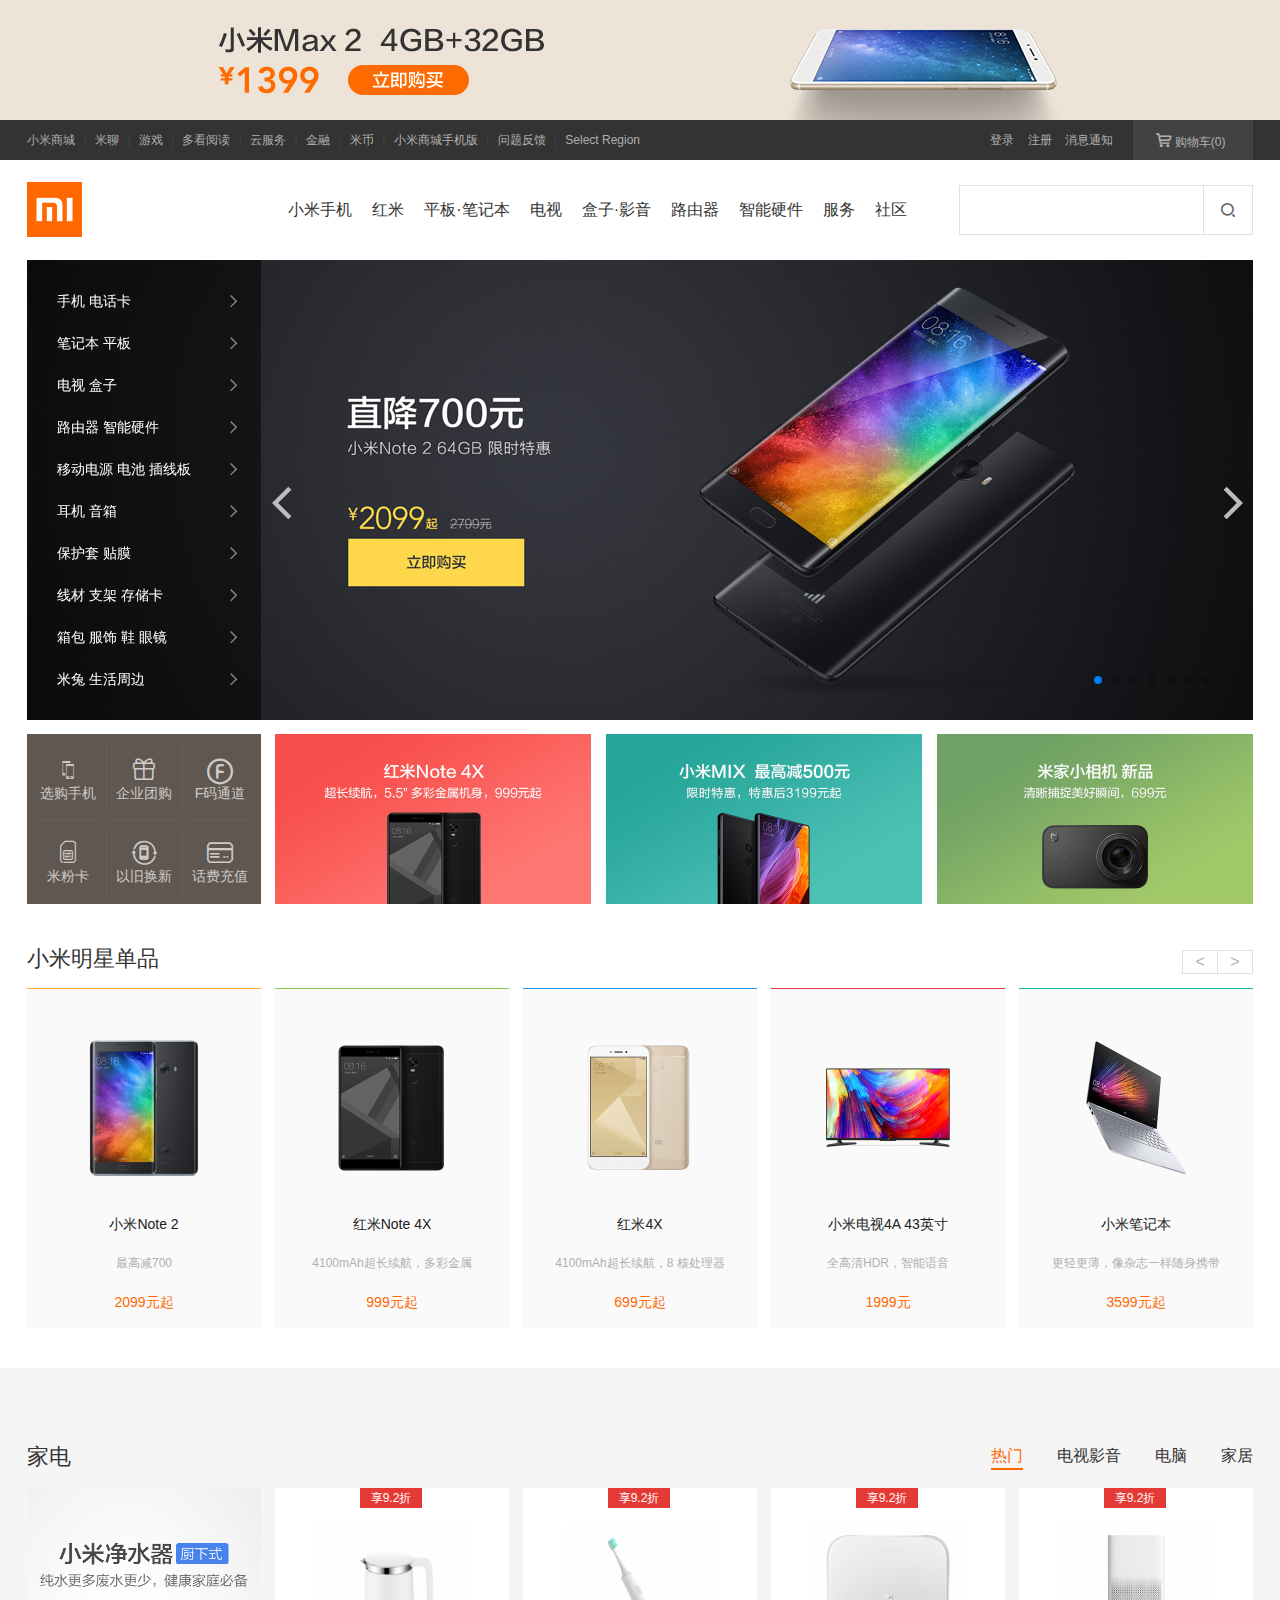
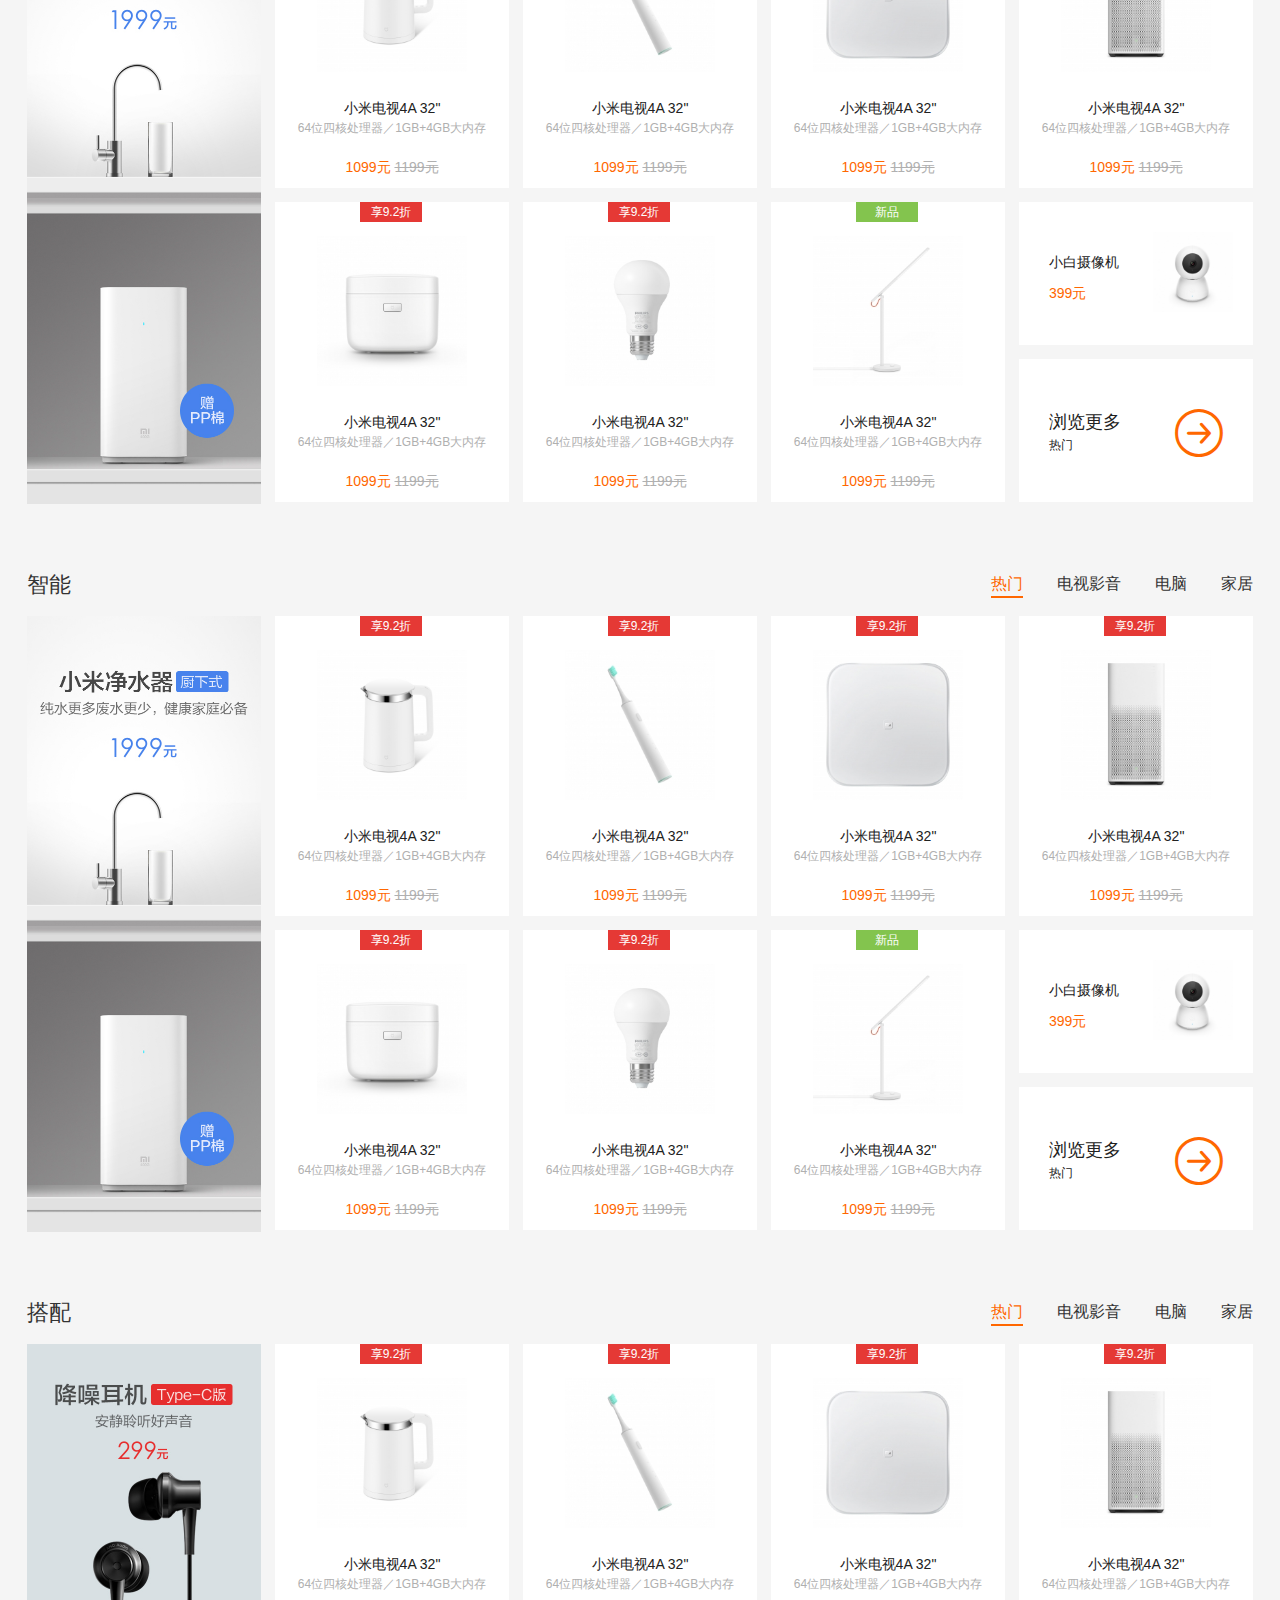
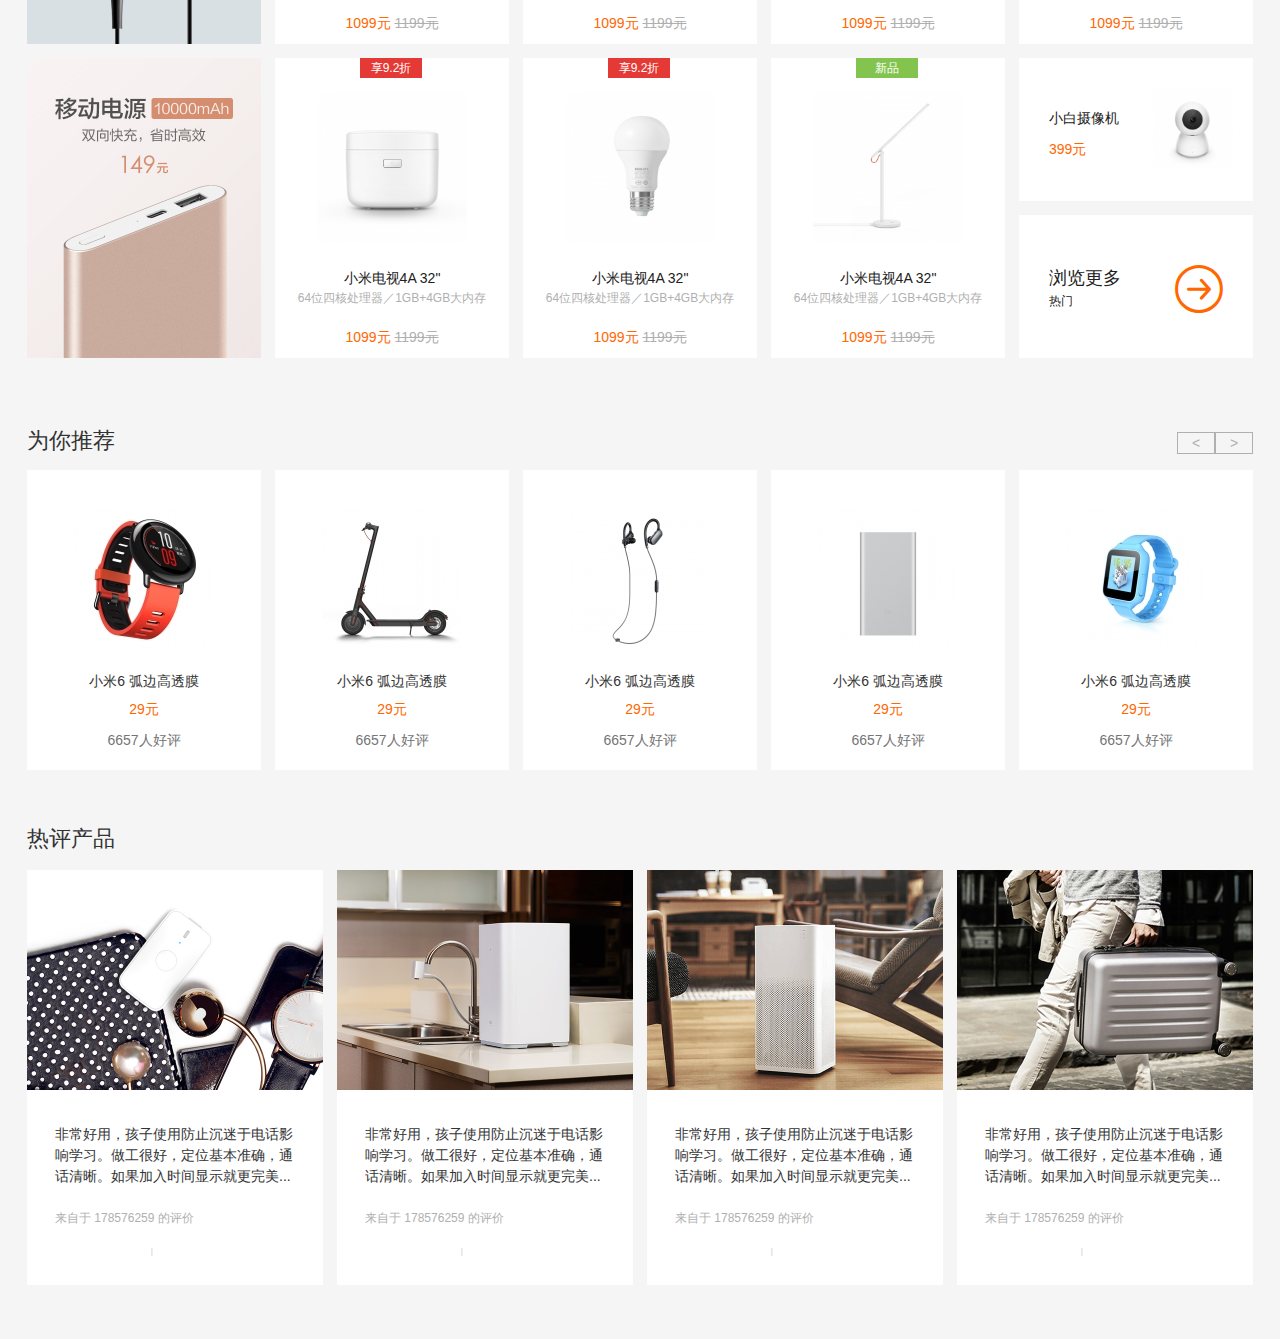
==== index.html @ f14edc91 "提交文件" ====
<!DOCTYPE html>
<html lang="en">
<head>
	<meta charset="UTF-8">
<meta name="Author" conteurwq	\nt="zk">
    <meta name="Keywords" co ntent=""><!--为搜索引擎提供关键字列表-->
    <meta name="Description" content=""><!--对网页的描述，给搜索引擎抓取-->
    <link rel="stylesheet" href="font/iconfont.css">
    <link rel="stylesheet" href="css/common.css">
    <link rel="stylesheet" href="css/xiaomi.css">
    <link rel="stylesheet" href="swiper/swiper-3.4.2.min.css">
	<title>小米官网</title>
</head>
<body>
	<!-- 顶部广告 -->
	<div class="top-ad"></div>
	<!-- 顶部导航栏开始 -->
	<div class="site-topbar">
		<div class="container clearfix">
			<div class="topbar-nav fl-lf">
				<a href="#">小米商城</a>
				<span class="sep">|</span>
				<a href="#">米聊</a>
				<span class="sep">|</span>
				<a href="#">游戏</a>
				<span class="sep">|</span>
				<a href="#">多看阅读</a>
				<span class="sep">|</span>
				<a href="#">云服务</a>
				<span class="sep">|</span>
				<a href="#">金融</a>
				<span class="sep">|</span>
				<a href="#">米币</a>
				<span class="sep">|</span>
				<a href="#">小米商城手机版</a>
				<span class="sep">|</span>
				<a href="#">问题反馈</a>
				<span class="sep">|</span>
				<a href="#">Select Region</a>
			</div>
			<div class="topbar-cart fl-rgt bg-gray">
				<a href="#">
					<i class="iconfont icon-gouwuchekong"></i>
					购物车(0)
				</a>
				<div class="cart-menu">
					购物车中还没有商品,赶紧选购吧!
				</div>
			</div>
			<div class="topbar-info fl-rgt">
				<a href="#">登录</a>
				<span class="sep"></span>
				<a href="#">注册</a>
				<span class="sep"></span>
				<a href="#">消息通知</a>
			</div>
		</div>
	</div>
	<!-- 顶部导航栏结束 -->
	<!-- 头部导航栏开始 -->
	<div class="site-header">
		<div class="container clearfix">
			<h1 class="header-logo fl-lf"><a href="#" title="小米官网">小米官网</a></h1>
			<div class="header-search fl-rgt">
				<form action="#" method="get" id="searchform" class="search-form">	
					<input type="search" name="keyword" class="search-text">
					<button type="submit" class="search-btn">
						<i class="iconfont icon-sousuo"></i>
					</button>
				</form>
			</div>
			<div class="header-nav fl-rgt">
				<ul class="nav-list clearfix">
					<li><a href="#">小米手机</a></li>
					<li><a href="#">红米</a></li>
					<li><a href="#">平板·笔记本</a></li>
					<li><a href="#">电视</a></li>
					<li><a href="#">盒子·影音</a></li>
					<li><a href="#">路由器</a></li>
					<li><a href="#">智能硬件</a></li>
					<li><a href="#">服务</a></li>
					<li><a href="#">社区</a></li>
				</ul>
			</div>
		</div>
	</div>
	<!-- 头部导航栏结束 -->
	<!-- 中间内容开始 -->
	<div class="home-hero-container container">
		<div class="home-hero">
			<!-- 轮播图区块开始 -->
			<div class="swiper-container sp-con">
				<div class="swiper-wrapper">
				    <div class="swiper-slide">
				    	<a href=""></a>
				    		<img src="images/head/banner1.jpg" alt="">
				    	</a>
				    </div>
				    <div class="swiper-slide">
				    	<a href=""></a>
				    		<img src="images/head/banner2.jpg" alt="">
				    	</a>
				    </div>
				    <div class="swiper-slide">
				    	<a href=""></a>
				    		<img src="images/head/banner3.jpg" alt="">
				    	</a>
				    </div>
				    <div class="swiper-slide">
				    	<a href=""></a>
				    		<img src="images/head/banner4.jpg" alt="">
				    	</a>
				    </div>
				    <div class="swiper-slide">
				    	<a href=""></a>
				    		<img src="images/head/banner5.jpg" alt="">
				    	</a>
				    </div>
				    <div class="swiper-slide">
				    	<a href=""></a>
				    		<img src="images/head/banner6.jpg" alt="">
				    	</a>
				    </div>
				    <div class="swiper-slide">
				    	<a href=""></a>
				    		<img src="images/head/banner7.jpg" alt="">
				    	</a>
				    </div>
				</div>
				<div class="swiper-button-prev sp-btn-p"></div>
    			<div class="swiper-button-next sp-btn-n"></div>
				<div class="swiper-pagination swiper-pt"></div>
			</div> 
			<!-- 轮播图区块结束 -->
			<!-- 轮播图左侧菜单开始 -->
			<div class="home-category">
				<ul class="category-lists">
					<li>
						<a href="#" class="category-item">
							手机 电话卡
							<i class="iconfont icon-arrow-right"></i>
						</a>
						<div class="children clearfix">
							<ul class="children-list fl-lf">
								<li class="star-goods">
									<a href="#" class="link">
										<img src="images/head-nav/5c_80.png" alt="" class="thumb">
										<span class="text">小米手机</span>
										<span class='btn'>选购</span>
									</a>
								</li>
								<li class="star-goods">
									<a href="#" class="link">
										<img src="images/head-nav/5c_80.png" alt="" class="thumb">
										<span class="text">小米手机</span>
										<span class='btn'>选购</span>
									</a>
								</li>
								<li class="star-goods">
									<a href="#" class="link">
										<img src="images/head-nav/compare.jpg" alt="" class="thumb">
										<span class="text">小米手机</span>
										<span class='btn'>选购</span>
									</a>
								</li>
								<li class="star-goods">
									<a href="#" class="link">
										<img src="images/head-nav/5c_80.png" alt="" class="thumb">
										<span class="text">小米手机</span>
										<span class='btn'>选购</span>
									</a>
								</li>				
								<li class="star-goods">
									<a href="#" class="link">
										<img src="images/head-nav/80.jpg" alt="" class="thumb">
										<span class="text">小米手机</span>
										<span class='btn'>选购</span>
									</a>
								</li>
								<li class="star-goods">
									<a href="#" class="link">
										<img src="images/head-nav/5c_80.png" alt="" class="thumb">
										<span class="text">小米手机</span>
										<span class='btn'>选购</span>
									</a>
								</li>
							</ul>
							<ul class="children-list fl-lf">
								<li class="star-goods">
									<a href="#" class="link">
										<img src="images/head-nav/5c_80.png" alt="" class="thumb">
										<span class="text">小米手机</span>
										<span class='btn'>选购</span>
									</a>
								</li>
								<li class="star-goods">
									<a href="#" class="link">
										<img src="images/head-nav/5c_80.png" alt="" class="thumb">
										<span class="text">小米手机</span>
										<span class='btn'>选购</span>
									</a>
								</li>
								<li class="star-goods">
									<a href="#" class="link">
										<img src="images/head-nav/compare.jpg" alt="" class="thumb">
										<span class="text">小米手机</span>
										<span class='btn'>选购</span>
									</a>
								</li>

								<li class="star-goods">
									<a href="#" class="link">
										<img src="images/head-nav/80.jpg" alt="" class="thumb">
										<span class="text">小米手机</span>
										<span class='btn'>选购</span>
									</a>
								</li>
								<li class="star-goods">
									<a href="#" class="link">
										<img src="images/head-nav/5c_80.png" alt="" class="thumb">
										<span class="text">小米手机</span>
										<span class='btn'>选购</span>
									</a>
								</li>
							</ul>
						</div>
					</li>
					<li>
						<a href="#" class="category-item">
							笔记本 平板
							<i class="iconfont icon-arrow-right"></i>
						</a>
						<div class="children clearfix">
							<ul class="children-list fl-lf">
								<li class="star-goods">
									<a href="#" class="link">
										<img src="images/head-nav/5c_80.png" alt="" class="thumb">
										<span class="text">小米手机</span>
										<span class='btn'>选购</span>
									</a>
								</li>
								<li class="star-goods">
									<a href="#" class="link">
										<img src="images/head-nav/5c_80.png" alt="" class="thumb">
										<span class="text">小米手机</span>
										<span class='btn'>选购</span>
									</a>
								</li>
								<li class="star-goods">
									<a href="#" class="link">
										<img src="images/head-nav/compare.jpg" alt="" class="thumb">
										<span class="text">小米手机</span>
										<span class='btn'>选购</span>
									</a>
								</li>

								<li class="star-goods">
									<a href="#" class="link">
										<img src="images/head-nav/80.jpg" alt="" class="thumb">
										<span class="text">小米手机</span>
										<span class='btn'>选购</span>
									</a>
								</li>
								<li class="star-goods">
									<a href="#" class="link">
										<img src="images/head-nav/5c_80.png" alt="" class="thumb">
										<span class="text">小米手机</span>
										<span class='btn'>选购</span>
									</a>
								</li>
							</ul>
							<ul class="children-list fl-lf">
								<li class="star-goods">
									<a href="#" class="link">
										<img src="images/head-nav/5c_80.png" alt="" class="thumb">
										<span class="text">小米手机</span>
										<span class='btn'>选购</span>
									</a>
								</li>
								<li class="star-goods">
									<a href="#" class="link">
										<img src="images/head-nav/5c_80.png" alt="" class="thumb">
										<span class="text">小米手机</span>
										<span class='btn'>选购</span>
									</a>
								</li>
								<li class="star-goods">
									<a href="#" class="link">
										<img src="images/head-nav/compare.jpg" alt="" class="thumb">
										<span class="text">小米手机</span>
										<span class='btn'>选购</span>
									</a>
								</li>

								<li class="star-goods">
									<a href="#" class="link">
										<img src="images/head-nav/80.jpg" alt="" class="thumb">
										<span class="text">小米手机</span>
										<span class='btn'>选购</span>
									</a>
								</li>
								<li class="star-goods">
									<a href="#" class="link">
										<img src="images/head-nav/5c_80.png" alt="" class="thumb">
										<span class="text">小米手机</span>
										<span class='btn'>选购</span>
									</a>
								</li>
							</ul>
							<ul class="children-list fl-lf">
								<li class="star-goods">
									<a href="#" class="link">
										<img src="images/head-nav/5c_80.png" alt="" class="thumb">
										<span class="text">小米手机</span>
										<span class='btn'>选购</span>
									</a>
								</li>
								<li class="star-goods">
									<a href="#" class="link">
										<img src="images/head-nav/5c_80.png" alt="" class="thumb">
										<span class="text">小米手机</span>
										<span class='btn'>选购</span>
									</a>
								</li>
								<li class="star-goods">
									<a href="#" class="link">
										<img src="images/head-nav/compare.jpg" alt="" class="thumb">
										<span class="text">小米手机</span>
										<span class='btn'>选购</span>
									</a>
								</li>

								<li class="star-goods">
									<a href="#" class="link">
										<img src="images/head-nav/80.jpg" alt="" class="thumb">
										<span class="text">小米手机</span>
										<span class='btn'>选购</span>
									</a>
								</li>
								<li class="star-goods">
									<a href="#" class="link">
										<img src="images/head-nav/5c_80.png" alt="" class="thumb">
										<span class="text">小米手机</span>
										<span class='btn'>选购</span>
									</a>
								</li>
							</ul>
						</div>
					</li>
					<li>
						<a href="#" class="category-item">
							电视 盒子
							<i class="iconfont icon-arrow-right"></i>
						</a>
						<div class="children clearfix">
							<ul class="children-list fl-lf">
								<li class="star-goods">
									<a href="#" class="link">
										<img src="images/head-nav/5c_80.png" alt="" class="thumb">
										<span class="text">小米手机</span>
										<span class='btn'>选购</span>
									</a>
								</li>
								<li class="star-goods">
									<a href="#" class="link">
										<img src="images/head-nav/5c_80.png" alt="" class="thumb">
										<span class="text">小米手机</span>
										<span class='btn'>选购</span>
									</a>
								</li>
								<li class="star-goods">
									<a href="#" class="link">
										<img src="images/head-nav/compare.jpg" alt="" class="thumb">
										<span class="text">小米手机</span>
										<span class='btn'>选购</span>
									</a>
								</li>

								<li class="star-goods">
									<a href="#" class="link">
										<img src="images/head-nav/80.jpg" alt="" class="thumb">
										<span class="text">小米手机</span>
										<span class='btn'>选购</span>
									</a>
								</li>
								<li class="star-goods">
									<a href="#" class="link">
										<img src="images/head-nav/5c_80.png" alt="" class="thumb">
										<span class="text">小米手机</span>
										<span class='btn'>选购</span>
									</a>
								</li>
							</ul>
							<ul class="children-list fl-lf">
								<li class="star-goods">
									<a href="#" class="link">
										<img src="images/head-nav/5c_80.png" alt="" class="thumb">
										<span class="text">小米手机</span>
										<span class='btn'>选购</span>
									</a>
								</li>
								<li class="star-goods">
									<a href="#" class="link">
										<img src="images/head-nav/5c_80.png" alt="" class="thumb">
										<span class="text">小米手机</span>
										<span class='btn'>选购</span>
									</a>
								</li>
								<li class="star-goods">
									<a href="#" class="link">
										<img src="images/head-nav/compare.jpg" alt="" class="thumb">
										<span class="text">小米手机</span>
										<span class='btn'>选购</span>
									</a>
								</li>

								<li class="star-goods">
									<a href="#" class="link">
										<img src="images/head-nav/80.jpg" alt="" class="thumb">
										<span class="text">小米手机</span>
										<span class='btn'>选购</span>
									</a>
								</li>
								<li class="star-goods">
									<a href="#" class="link">
										<img src="images/head-nav/5c_80.png" alt="" class="thumb">
										<span class="text">小米手机</span>
										<span class='btn'>选购</span>
									</a>
								</li>
							</ul>
						</div>
					</li>
					<li>
						<a href="#" class="category-item">
							路由器 智能硬件
							<i class="iconfont icon-arrow-right"></i>
						</a>
						<div class="children clearfix">
							<ul class="children-list fl-lf">
								<li class="star-goods">
									<a href="#" class="link">
										<img src="images/head-nav/5c_80.png" alt="" class="thumb">
										<span class="text">小米手机</span>
										<span class='btn'>选购</span>
									</a>
								</li>
								<li class="star-goods">
									<a href="#" class="link">
										<img src="images/head-nav/5c_80.png" alt="" class="thumb">
										<span class="text">小米手机</span>
										<span class='btn'>选购</span>
									</a>
								</li>
								<li class="star-goods">
									<a href="#" class="link">
										<img src="images/head-nav/compare.jpg" alt="" class="thumb">
										<span class="text">小米手机</span>
										<span class='btn'>选购</span>
									</a>
								</li>

								<li class="star-goods">
									<a href="#" class="link">
										<img src="images/head-nav/80.jpg" alt="" class="thumb">
										<span class="text">小米手机</span>
										<span class='btn'>选购</span>
									</a>
								</li>
								<li class="star-goods">
									<a href="#" class="link">
										<img src="images/head-nav/5c_80.png" alt="" class="thumb">
										<span class="text">小米手机</span>
										<span class='btn'>选购</span>
									</a>
								</li>
							</ul>
							<ul class="children-list fl-lf">
								<li class="star-goods">
									<a href="#" class="link">
										<img src="images/head-nav/5c_80.png" alt="" class="thumb">
										<span class="text">小米手机</span>
										<span class='btn'>选购</span>
									</a>
								</li>
								<li class="star-goods">
									<a href="#" class="link">
										<img src="images/head-nav/5c_80.png" alt="" class="thumb">
										<span class="text">小米手机</span>
										<span class='btn'>选购</span>
									</a>
								</li>
								<li class="star-goods">
									<a href="#" class="link">
										<img src="images/head-nav/compare.jpg" alt="" class="thumb">
										<span class="text">小米手机</span>
										<span class='btn'>选购</span>
									</a>
								</li>

								<li class="star-goods">
									<a href="#" class="link">
										<img src="images/head-nav/80.jpg" alt="" class="thumb">
										<span class="text">小米手机</span>
										<span class='btn'>选购</span>
									</a>
								</li>
								<li class="star-goods">
									<a href="#" class="link">
										<img src="images/head-nav/5c_80.png" alt="" class="thumb">
										<span class="text">小米手机</span>
										<span class='btn'>选购</span>
									</a>
								</li>
							</ul>
						</div>
					</li>
					<li>
						<a href="#" class="category-item">
							移动电源 电池 插线板
							<i class="iconfont icon-arrow-right"></i>
						</a>
						<div class="children clearfix">
							<ul class="children-list fl-lf">
								<li class="star-goods">
									<a href="#" class="link">
										<img src="images/head-nav/5c_80.png" alt="" class="thumb">
										<span class="text">小米手机</span>
										<span class='btn'>选购</span>
									</a>
								</li>
								<li class="star-goods">
									<a href="#" class="link">
										<img src="images/head-nav/5c_80.png" alt="" class="thumb">
										<span class="text">小米手机</span>
										<span class='btn'>选购</span>
									</a>
								</li>
								<li class="star-goods">
									<a href="#" class="link">
										<img src="images/head-nav/compare.jpg" alt="" class="thumb">
										<span class="text">小米手机</span>
										<span class='btn'>选购</span>
									</a>
								</li>

								<li class="star-goods">
									<a href="#" class="link">
										<img src="images/head-nav/80.jpg" alt="" class="thumb">
										<span class="text">小米手机</span>
										<span class='btn'>选购</span>
									</a>
								</li>
								<li class="star-goods">
									<a href="#" class="link">
										<img src="images/head-nav/5c_80.png" alt="" class="thumb">
										<span class="text">小米手机</span>
										<span class='btn'>选购</span>
									</a>
								</li>
							</ul>
							<ul class="children-list fl-lf">
								<li class="star-goods">
									<a href="#" class="link">
										<img src="images/head-nav/5c_80.png" alt="" class="thumb">
										<span class="text">小米手机</span>
										<span class='btn'>选购</span>
									</a>
								</li>
								<li class="star-goods">
									<a href="#" class="link">
										<img src="images/head-nav/5c_80.png" alt="" class="thumb">
										<span class="text">小米手机</span>
										<span class='btn'>选购</span>
									</a>
								</li>
								<li class="star-goods">
									<a href="#" class="link">
										<img src="images/head-nav/compare.jpg" alt="" class="thumb">
										<span class="text">小米手机</span>
										<span class='btn'>选购</span>
									</a>
								</li>

								<li class="star-goods">
									<a href="#" class="link">
										<img src="images/head-nav/80.jpg" alt="" class="thumb">
										<span class="text">小米手机</span>
										<span class='btn'>选购</span>
									</a>
								</li>
								<li class="star-goods">
									<a href="#" class="link">
										<img src="images/head-nav/5c_80.png" alt="" class="thumb">
										<span class="text">小米手机</span>
										<span class='btn'>选购</span>
									</a>
								</li>
							</ul>
						</div>
					</li>
					<li>
						<a href="#" class="category-item">
							耳机 音箱
							<i class="iconfont icon-arrow-right"></i>
						</a>
						<div class="children clearfix">
							<ul class="children-list fl-lf">
								<li class="star-goods">
									<a href="#" class="link">
										<img src="images/head-nav/5c_80.png" alt="" class="thumb">
										<span class="text">小米手机</span>
										<span class='btn'>选购</span>
									</a>
								</li>
								<li class="star-goods">
									<a href="#" class="link">
										<img src="images/head-nav/5c_80.png" alt="" class="thumb">
										<span class="text">小米手机</span>
										<span class='btn'>选购</span>
									</a>
								</li>
								<li class="star-goods">
									<a href="#" class="link">
										<img src="images/head-nav/compare.jpg" alt="" class="thumb">
										<span class="text">小米手机</span>
										<span class='btn'>选购</span>
									</a>
								</li>

								<li class="star-goods">
									<a href="#" class="link">
										<img src="images/head-nav/80.jpg" alt="" class="thumb">
										<span class="text">小米手机</span>
										<span class='btn'>选购</span>
									</a>
								</li>
								<li class="star-goods">
									<a href="#" class="link">
										<img src="images/head-nav/5c_80.png" alt="" class="thumb">
										<span class="text">小米手机</span>
										<span class='btn'>选购</span>
									</a>
								</li>
							</ul>
						</div>
					</li>
					<li>
						<a href="#" class="category-item">
							保护套 贴膜
							<i class="iconfont icon-arrow-right"></i>
						</a>
						<div class="children clearfix">
							<ul class="children-list fl-lf">
								<li class="star-goods">
									<a href="#" class="link">
										<img src="images/head-nav/5c_80.png" alt="" class="thumb">
										<span class="text">小米手机</span>
										<span class='btn'>选购</span>
									</a>
								</li>
								<li class="star-goods">
									<a href="#" class="link">
										<img src="images/head-nav/5c_80.png" alt="" class="thumb">
										<span class="text">小米手机</span>
										<span class='btn'>选购</span>
									</a>
								</li>
								<li class="star-goods">
									<a href="#" class="link">
										<img src="images/head-nav/compare.jpg" alt="" class="thumb">
										<span class="text">小米手机</span>
										<span class='btn'>选购</span>
									</a>
								</li>

								<li class="star-goods">
									<a href="#" class="link">
										<img src="images/head-nav/80.jpg" alt="" class="thumb">
										<span class="text">小米手机</span>
										<span class='btn'>选购</span>
									</a>
								</li>
								<li class="star-goods">
									<a href="#" class="link">
										<img src="images/head-nav/5c_80.png" alt="" class="thumb">
										<span class="text">小米手机</span>
										<span class='btn'>选购</span>
									</a>
								</li>
							</ul>
							<ul class="children-list fl-lf">
								<li class="star-goods">
									<a href="#" class="link">
										<img src="images/head-nav/5c_80.png" alt="" class="thumb">
										<span class="text">小米手机</span>
										<span class='btn'>选购</span>
									</a>
								</li>
								<li class="star-goods">
									<a href="#" class="link">
										<img src="images/head-nav/5c_80.png" alt="" class="thumb">
										<span class="text">小米手机</span>
										<span class='btn'>选购</span>
									</a>
								</li>
								<li class="star-goods">
									<a href="#" class="link">
										<img src="images/head-nav/compare.jpg" alt="" class="thumb">
										<span class="text">小米手机</span>
										<span class='btn'>选购</span>
									</a>
								</li>

								<li class="star-goods">
									<a href="#" class="link">
										<img src="images/head-nav/80.jpg" alt="" class="thumb">
										<span class="text">小米手机</span>
										<span class='btn'>选购</span>
									</a>
								</li>
								<li class="star-goods">
									<a href="#" class="link">
										<img src="images/head-nav/5c_80.png" alt="" class="thumb">
										<span class="text">小米手机</span>
										<span class='btn'>选购</span>
									</a>
								</li>
							</ul>
						</div>
					</li>
					<li>
						<a href="#" class="category-item">
							线材 支架 存储卡
							<i class="iconfont icon-arrow-right"></i>
						</a>
						<div class="children clearfix">
							<ul class="children-list fl-lf">
								<li class="star-goods">
									<a href="#" class="link">
										<img src="images/head-nav/5c_80.png" alt="" class="thumb">
										<span class="text">小米手机</span>
										<span class='btn'>选购</span>
									</a>
								</li>
								<li class="star-goods">
									<a href="#" class="link">
										<img src="images/head-nav/5c_80.png" alt="" class="thumb">
										<span class="text">小米手机</span>
										<span class='btn'>选购</span>
									</a>
								</li>
								<li class="star-goods">
									<a href="#" class="link">
										<img src="images/head-nav/compare.jpg" alt="" class="thumb">
										<span class="text">小米手机</span>
										<span class='btn'>选购</span>
									</a>
								</li>

								<li class="star-goods">
									<a href="#" class="link">
										<img src="images/head-nav/80.jpg" alt="" class="thumb">
										<span class="text">小米手机</span>
										<span class='btn'>选购</span>
									</a>
								</li>
								<li class="star-goods">
									<a href="#" class="link">
										<img src="images/head-nav/5c_80.png" alt="" class="thumb">
										<span class="text">小米手机</span>
										<span class='btn'>选购</span>
									</a>
								</li>
							</ul>
							<ul class="children-list fl-lf">
								<li class="star-goods">
									<a href="#" class="link">
										<img src="images/head-nav/5c_80.png" alt="" class="thumb">
										<span class="text">小米手机</span>
										<span class='btn'>选购</span>
									</a>
								</li>
								<li class="star-goods">
									<a href="#" class="link">
										<img src="images/head-nav/5c_80.png" alt="" class="thumb">
										<span class="text">小米手机</span>
										<span class='btn'>选购</span>
									</a>
								</li>
								<li class="star-goods">
									<a href="#" class="link">
										<img src="images/head-nav/compare.jpg" alt="" class="thumb">
										<span class="text">小米手机</span>
										<span class='btn'>选购</span>
									</a>
								</li>

								<li class="star-goods">
									<a href="#" class="link">
										<img src="images/head-nav/80.jpg" alt="" class="thumb">
										<span class="text">小米手机</span>
										<span class='btn'>选购</span>
									</a>
								</li>
								<li class="star-goods">
									<a href="#" class="link">
										<img src="images/head-nav/5c_80.png" alt="" class="thumb">
										<span class="text">小米手机</span>
										<span class='btn'>选购</span>
									</a>
								</li>
							</ul>
						</div>
					</li>
					<li>
						<a href="#" class="category-item">
							箱包 服饰 鞋 眼镜
							<i class="iconfont icon-arrow-right"></i>
						</a>
						<div class="children clearfix">
							<ul class="children-list fl-lf">
								<li class="star-goods">
									<a href="#" class="link">
										<img src="images/head-nav/5c_80.png" alt="" class="thumb">
										<span class="text">小米手机</span>
										<span class='btn'>选购</span>
									</a>
								</li>
								<li class="star-goods">
									<a href="#" class="link">
										<img src="images/head-nav/5c_80.png" alt="" class="thumb">
										<span class="text">小米手机</span>
										<span class='btn'>选购</span>
									</a>
								</li>
								<li class="star-goods">
									<a href="#" class="link">
										<img src="images/head-nav/compare.jpg" alt="" class="thumb">
										<span class="text">小米手机</span>
										<span class='btn'>选购</span>
									</a>
								</li>

								<li class="star-goods">
									<a href="#" class="link">
										<img src="images/head-nav/80.jpg" alt="" class="thumb">
										<span class="text">小米手机</span>
										<span class='btn'>选购</span>
									</a>
								</li>
								<li class="star-goods">
									<a href="#" class="link">
										<img src="images/head-nav/5c_80.png" alt="" class="thumb">
										<span class="text">小米手机</span>
										<span class='btn'>选购</span>
									</a>
								</li>
							</ul>
							<ul class="children-list fl-lf">
								<li class="star-goods">
									<a href="#" class="link">
										<img src="images/head-nav/5c_80.png" alt="" class="thumb">
										<span class="text">小米手机</span>
										<span class='btn'>选购</span>
									</a>
								</li>
								<li class="star-goods">
									<a href="#" class="link">
										<img src="images/head-nav/5c_80.png" alt="" class="thumb">
										<span class="text">小米手机</span>
										<span class='btn'>选购</span>
									</a>
								</li>
								<li class="star-goods">
									<a href="#" class="link">
										<img src="images/head-nav/compare.jpg" alt="" class="thumb">
										<span class="text">小米手机</span>
										<span class='btn'>选购</span>
									</a>
								</li>

								<li class="star-goods">
									<a href="#" class="link">
										<img src="images/head-nav/80.jpg" alt="" class="thumb">
										<span class="text">小米手机</span>
										<span class='btn'>选购</span>
									</a>
								</li>
								<li class="star-goods">
									<a href="#" class="link">
										<img src="images/head-nav/5c_80.png" alt="" class="thumb">
										<span class="text">小米手机</span>
										<span class='btn'>选购</span>
									</a>
								</li>
							</ul>
						</div>
					</li>
					<li>
						<a href="#" class="category-item">
							米兔 生活周边
							<i class="iconfont icon-arrow-right"></i>
						</a>
						<div class="children clearfix">
							<ul class="children-list fl-lf">
								<li class="star-goods">
									<a href="#" class="link">
										<img src="images/head-nav/5c_80.png" alt="" class="thumb">
										<span class="text">小米手机</span>
										<span class='btn'>选购</span>
									</a>
								</li>
								<li class="star-goods">
									<a href="#" class="link">
										<img src="images/head-nav/5c_80.png" alt="" class="thumb">
										<span class="text">小米手机</span>
										<span class='btn'>选购</span>
									</a>
								</li>
								<li class="star-goods">
									<a href="#" class="link">
										<img src="images/head-nav/compare.jpg" alt="" class="thumb">
										<span class="text">小米手机</span>
										<span class='btn'>选购</span>
									</a>
								</li>

								<li class="star-goods">
									<a href="#" class="link">
										<img src="images/head-nav/80.jpg" alt="" class="thumb">
										<span class="text">小米手机</span>
										<span class='btn'>选购</span>
									</a>
								</li>
								<li class="star-goods">
									<a href="#" class="link">
										<img src="images/head-nav/5c_80.png" alt="" class="thumb">
										<span class="text">小米手机</span>
										<span class='btn'>选购</span>
									</a>
								</li>
							</ul>
							<ul class="children-list fl-lf">
								<li class="star-goods">
									<a href="#" class="link">
										<img src="images/head-nav/5c_80.png" alt="" class="thumb">
										<span class="text">小米手机</span>
										<span class='btn'>选购</span>
									</a>
								</li>
								<li class="star-goods">
									<a href="#" class="link">
										<img src="images/head-nav/5c_80.png" alt="" class="thumb">
										<span class="text">小米手机</span>
										<span class='btn'>选购</span>
									</a>
								</li>
								<li class="star-goods">
									<a href="#" class="link">
										<img src="images/head-nav/compare.jpg" alt="" class="thumb">
										<span class="text">小米手机</span>
										<span class='btn'>选购</span>
									</a>
								</li>

								<li class="star-goods">
									<a href="#" class="link">
										<img src="images/head-nav/80.jpg" alt="" class="thumb">
										<span class="text">小米手机</span>
										<span class='btn'>选购</span>
									</a>
								</li>
								<li class="star-goods">
									<a href="#" class="link">
										<img src="images/head-nav/5c_80.png" alt="" class="thumb">
										<span class="text">小米手机</span>
										<span class='btn'>选购</span>
									</a>
								</li>
							</ul>
							<ul class="children-list fl-lf">
								<li class="star-goods">
									<a href="#" class="link">
										<img src="images/head-nav/5c_80.png" alt="" class="thumb">
										<span class="text">小米手机</span>
										<span class='btn'>选购</span>
									</a>
								</li>
								<li class="star-goods">
									<a href="#" class="link">
										<img src="images/head-nav/5c_80.png" alt="" class="thumb">
										<span class="text">小米手机</span>
										<span class='btn'>选购</span>
									</a>
								</li>
								<li class="star-goods">
									<a href="#" class="link">
										<img src="images/head-nav/compare.jpg" alt="" class="thumb">
										<span class="text">小米手机</span>
										<span class='btn'>选购</span>
									</a>
								</li>

								<li class="star-goods">
									<a href="#" class="link">
										<img src="images/head-nav/80.jpg" alt="" class="thumb">
										<span class="text">小米手机</span>
										<span class='btn'>选购</span>
									</a>
								</li>
								<li class="star-goods">
									<a href="#" class="link">
										<img src="images/head-nav/5c_80.png" alt="" class="thumb">
										<span class="text">小米手机</span>
										<span class='btn'>选购</span>
									</a>
								</li>
							</ul>
						</div>
					</li>
				</ul>
			</div>
			<!-- 轮播图左侧菜单结束 -->
			<!-- 轮播图底部商品开始 -->
			<div class="home-hero-sub clearfix">
				<div class="span4 fl-lf">
					<ul class="home-channel-list clearfix">
						<li class="exposure top left">
							<a href="#">
								<i class="iconfont icon-xuangoushouji"></i>选购手机
							</a>
						</li>
						<li class="exposure top">
							<a href="#">
								<i class="iconfont icon-gift"></i>企业团购
							</a>
						</li>
						<li class="exposure top">
							<a href="#">
								<i class="iconfont icon-fma"></i>F码通道
							</a>
						</li>
						<li class="exposure left">
							<a href="#">
								<i class="iconfont icon-shoujiqia"></i>米粉卡
							</a>
						</li>
						<li class="exposure">
							<a href="#">
								<i class="iconfont icon-yijiuhuanxin"></i>以旧换新
							</a>
						</li>
						<li class="exposure">
							<a href="#">
								<i class="iconfont icon-huafeichongzhi"></i>话费充值
							</a>
						</li>
					</ul>
				</div>
				<div class="span16 fl-lf">
					<ul class="home-promo-list clearfix">
						<li> 
							<a href="#">
								<img src="images/head/banner1-1.jpg" alt="">
							</a>
						</li>
						<li class="mg-lf">
							<a href="#">
								<img src="images/head/banner1-2.jpg" alt="">
							</a>
						</li>
						<li class="mg-lf">
							<a href="#">
								<img src="images/head/banner1-3.jpg" alt="">
							</a>
						</li>
					</ul>
				</div>
			</div>
			<!-- 轮播图底部商品结束 -->
		</div>
		<!-- 小米明星单品开始 -->
		<div class="home-star-goods">
			<div class="xm-plain-box">
				<div class="box-hd">
					<h2 class="title">小米明星单品</h2>
					<div class="more">
						<div>
							<a href="#"><</a>
							<a href="#">></a>
						</div>
					</div>
				</div>
				<div class="box-bd">
					<ul class="goods-list">
						<li class="rainbow-item-1 mg-rgt">
							<a href="#"><img src="images/head/start-goods-1.png" alt=""></a>
							<h3><a href="">小米Note 2</a></h3>
							<p class="desc">最高减700</p>
							<p class="price">2099元起</p>
						</li>
						<li class="rainbow-item-2 mg-rgt">
							<a href="#"><img src="images/head/start-goods-2.png" alt=""></a>
							<h3><a href="">红米Note 4X</a></h3>
							<p class="desc">4100mAh超长续航，多彩金属</p>
							<p class="price">999元起</p>
						</li>
						<li class="rainbow-item-3 mg-rgt">
							<a href="#"><img src="images/head/start-goods-3.png" alt=""></a>
							<h3><a href="">红米4X</a></h3>
							<p class="desc">4100mAh超长续航，8 核处理器</p>
							<p class="price">699元起</p>
						</li>
						<li class="rainbow-item-4 mg-rgt">
							<a href="#"><img src="images/head/start-goods-4.png" alt=""></a>
							<h3><a href="">小米电视4A 43英寸</a></h3>
							<p class="desc">全高清HDR，智能语音</p>
							<p class="price">1999元</p>
						</li>
						<li class="rainbow-item-5">
							<a href="#"><img src="images/head/start-goods-5.png" alt=""></a>
							<h3><a href="">小米笔记本</a></h3>
							<p class="desc">更轻更薄，像杂志一样随身携带</p>
							<p class="price">3599元起</p>
						</li>
					</ul>
				</div>
			</div>
		</div>
		<!-- 小米明星单品结束 -->
	</div>
	<!-- 中部内容结束 -->
	<!-- 网站主体内容start -->
	<div class="home-main">
		<div class="container">
			<div id="homeelec">
				<div class="box-hd">
					<h2 class="title">家电</h2>
					<div class="more">
						<ul class="tab-list">
							<li class="tab-active">热门</li>
							<li>电视影音</li>
							<li>电脑</li>
							<li>家居</li>
						</ul>
					</div>
				</div>
				<div class="box-bd">
					<div class="row clearfix">
						<div class="span4 fl-lf">
							<img src="images/main/home/nav-left.jpg" alt="">
						</div>
						<div class="span16 fl-lf">
							<div class="homeelec-contant">
								<ul class="break-list clearfix">
									<li class="break-item">
										<div class="figure-img">
											<a href="#" alt="">
												<img src="images/main/home/01.jpg" alt="">
											</a>
										</div>
										<h3 class="title"><a href="">小米电视4A 32"</a></h3>
										<p class="desc">64位四核处理器／1GB+4GB大内存</p>
										<p class="price">
											<span class="num">1099元</span>
											<del><span class="num">1199元</span></del>
										</p>
										<p class="rank"></p>
										<div class="flag flag-salloff">享9.2折</div>
										<div class="review-wrapper">
											<a href="#">
												<span class="review">用着非常好用用着非常好用用着非常好用用着非常好用...</span>
												<span class="author">来自小小西的评价</span>
											</a>
										</div>
									</li>
									<li class="break-item">
										<div class="figure-img">
											<a href="#" alt="">
												<img src="images/main/home/02.jpg" alt="">
											</a>
										</div>
										<h3 class="title"><a href="">小米电视4A 32"</a></h3>
										<p class="desc">64位四核处理器／1GB+4GB大内存</p>
										<p class="price">
											<span class="num">1099元</span>
											<del><span class="num">1199元</span></del>
										</p>
										<p class="rank"></p>
										<div class="flag flag-salloff">享9.2折</div>
										<div class="review-wrapper">
											<a href="#">
												<span class="review">用着非常好用用着非常好用用着非常好用用着非常好用...</span>
												<span class="author">来自小小西的评价</span>
											</a>
										</div>
									</li>
									<li class="break-item">
										<div class="figure-img">
											<a href="#" alt="">
												<img src="images/main/home/03.jpg" alt="">
											</a>
										</div>
										<h3 class="title"><a href="">小米电视4A 32"</a></h3>
										<p class="desc">64位四核处理器／1GB+4GB大内存</p>
										<p class="price">
											<span class="num">1099元</span>
											<del><span class="num">1199元</span></del>
										</p>
										<p class="rank"></p>
										<div class="flag flag-salloff">享9.2折</div>
										<div class="review-wrapper">
											<a href="#">
												<span class="review">用着非常好用用着非常好用用着非常好用用着非常好用...</span>
												<span class="author">来自小小西的评价</span>
											</a>
										</div>
									</li>
									<li class="break-item">
										<div class="figure-img">
											<a href="#" alt="">
												<img src="images/main/home/04.jpg" alt="">
											</a>
										</div>
										<h3 class="title"><a href="">小米电视4A 32"</a></h3>
										<p class="desc">64位四核处理器／1GB+4GB大内存</p>
										<p class="price">
											<span class="num">1099元</span>
											<del><span class="num">1199元</span></del>
										</p>
										<p class="rank"></p>
										<div class="flag flag-salloff">享9.2折</div>
										<div class="review-wrapper">
											<a href="#">
												<span class="review">用着非常好用用着非常好用用着非常好用用着非常好用...</span>
												<span class="author">来自小小西的评价</span>
											</a>
										</div>
									</li>
									<li class="break-item">
										<div class="figure-img">
											<a href="#" alt="">
												<img src="images/main/home/05.jpg" alt="">
											</a>
										</div>
										<h3 class="title"><a href="">小米电视4A 32"</a></h3>
										<p class="desc">64位四核处理器／1GB+4GB大内存</p>
										<p class="price">
											<span class="num">1099元</span>
											<del><span class="num">1199元</span></del>
										</p>
										<p class="rank"></p>
										<div class="flag flag-salloff">享9.2折</div>
										<div class="review-wrapper">
											<a href="#">
												<span class="review">用着非常好用用着非常好用用着非常好用用着非常好用...</span>
												<span class="author">来自小小西的评价</span>
											</a>
										</div>
									</li>
									<li class="break-item">
										<div class="figure-img">
											<a href="#" alt="">
												<img src="images/main/home/06.jpg" alt="">
											</a>
										</div>
										<h3 class="title"><a href="">小米电视4A 32"</a></h3>
										<p class="desc">64位四核处理器／1GB+4GB大内存</p>
										<p class="price">
											<span class="num">1099元</span>
											<del><span class="num">1199元</span></del>
										</p>
										<p class="rank"></p>
										<div class="flag flag-salloff">享9.2折</div>
										<div class="review-wrapper">
											<a href="#">
												<span class="review">用着非常好用用着非常好用用着非常好用用着非常好用...</span>
												<span class="author">来自小小西的评价</span>
											</a>
										</div>
									</li>
									<li class="break-item">
										<div class="figure-img">
											<a href="#" alt="">
												<img src="images/main/home/07.jpg" alt="">
											</a>
										</div>
										<h3 class="title"><a href="">小米电视4A 32"</a></h3>
										<p class="desc">64位四核处理器／1GB+4GB大内存</p>
										<p class="price">
											<span class="num">1099元</span>
											<del><span class="num">1199元</span></del>
										</p>
										<p class="rank"></p>
										<div class="flag flag-new">新品</div>
										<div class="review-wrapper">
											<a href="#">
												<span class="review">用着非常好用用着非常好用用着非常好用用着非常好用...</span>
												<span class="author">来自小小西的评价</span>
											</a>
										</div>
									</li>
									<li class="break-item-last">
										<p class="title"><a href="#">小白摄像机</a></p>
										<p class="price">399元</p>
										<div class="figure-img">
											<a href="#">
												<img src="images/main/home/last-top-1.jpg" alt="">
											</a>											
										</div>
									</li>
									<li class="break-item-more">
										<p class="title">
											<a href="#">
												浏览更多
												<small>热门</small>
											</a>
										</p>
										<div class="figure-img">
											<a href="">
												<i class="iconfont icon-arrows-right-circle"></i>
											</a>											
										</div>
									</li>
								</ul>
							</div>
						</div>
					</div>
				</div>
			</div>
			<div id="homeelec">
				<div class="box-hd">
					<h2 class="title">智能</h2>
					<div class="more">
						<ul class="tab-list">
							<li class="tab-active">热门</li>
							<li>电视影音</li>
							<li>电脑</li>
							<li>家居</li>
						</ul>
					</div>
				</div>
				<div class="box-bd">
					<div class="row clearfix">
						<div class="span4 fl-lf">
							<img src="images/main/home/nav-left.jpg" alt="">
						</div>
						<div class="span16 fl-lf">
							<div class="homeelec-contant">
								<ul class="break-list clearfix">
									<li class="break-item">
										<div class="figure-img">
											<a href="#" alt="">
												<img src="images/main/home/01.jpg" alt="">
											</a>
										</div>
										<h3 class="title"><a href="">小米电视4A 32"</a></h3>
										<p class="desc">64位四核处理器／1GB+4GB大内存</p>
										<p class="price">
											<span class="num">1099元</span>
											<del><span class="num">1199元</span></del>
										</p>
										<p class="rank"></p>
										<div class="flag flag-salloff">享9.2折</div>
										<div class="review-wrapper">
											<a href="#">
												<span class="review">用着非常好用用着非常好用用着非常好用用着非常好用...</span>
												<span class="author">来自小小西的评价</span>
											</a>
										</div>
									</li>
									<li class="break-item">
										<div class="figure-img">
											<a href="#" alt="">
												<img src="images/main/home/02.jpg" alt="">
											</a>
										</div>
										<h3 class="title"><a href="">小米电视4A 32"</a></h3>
										<p class="desc">64位四核处理器／1GB+4GB大内存</p>
										<p class="price">
											<span class="num">1099元</span>
											<del><span class="num">1199元</span></del>
										</p>
										<p class="rank"></p>
										<div class="flag flag-salloff">享9.2折</div>
										<div class="review-wrapper">
											<a href="#">
												<span class="review">用着非常好用用着非常好用用着非常好用用着非常好用...</span>
												<span class="author">来自小小西的评价</span>
											</a>
										</div>
									</li>
									<li class="break-item">
										<div class="figure-img">
											<a href="#" alt="">
												<img src="images/main/home/03.jpg" alt="">
											</a>
										</div>
										<h3 class="title"><a href="">小米电视4A 32"</a></h3>
										<p class="desc">64位四核处理器／1GB+4GB大内存</p>
										<p class="price">
											<span class="num">1099元</span>
											<del><span class="num">1199元</span></del>
										</p>
										<p class="rank"></p>
										<div class="flag flag-salloff">享9.2折</div>
										<div class="review-wrapper">
											<a href="#">
												<span class="review">用着非常好用用着非常好用用着非常好用用着非常好用...</span>
												<span class="author">来自小小西的评价</span>
											</a>
										</div>
									</li>
									<li class="break-item">
										<div class="figure-img">
											<a href="#" alt="">
												<img src="images/main/home/04.jpg" alt="">
											</a>
										</div>
										<h3 class="title"><a href="">小米电视4A 32"</a></h3>
										<p class="desc">64位四核处理器／1GB+4GB大内存</p>
										<p class="price">
											<span class="num">1099元</span>
											<del><span class="num">1199元</span></del>
										</p>
										<p class="rank"></p>
										<div class="flag flag-salloff">享9.2折</div>
										<div class="review-wrapper">
											<a href="#">
												<span class="review">用着非常好用用着非常好用用着非常好用用着非常好用...</span>
												<span class="author">来自小小西的评价</span>
											</a>
										</div>
									</li>
									<li class="break-item">
										<div class="figure-img">
											<a href="#" alt="">
												<img src="images/main/home/05.jpg" alt="">
											</a>
										</div>
										<h3 class="title"><a href="">小米电视4A 32"</a></h3>
										<p class="desc">64位四核处理器／1GB+4GB大内存</p>
										<p class="price">
											<span class="num">1099元</span>
											<del><span class="num">1199元</span></del>
										</p>
										<p class="rank"></p>
										<div class="flag flag-salloff">享9.2折</div>
										<div class="review-wrapper">
											<a href="#">
												<span class="review">用着非常好用用着非常好用用着非常好用用着非常好用...</span>
												<span class="author">来自小小西的评价</span>
											</a>
										</div>
									</li>
									<li class="break-item">
										<div class="figure-img">
											<a href="#" alt="">
												<img src="images/main/home/06.jpg" alt="">
											</a>
										</div>
										<h3 class="title"><a href="">小米电视4A 32"</a></h3>
										<p class="desc">64位四核处理器／1GB+4GB大内存</p>
										<p class="price">
											<span class="num">1099元</span>
											<del><span class="num">1199元</span></del>
										</p>
										<p class="rank"></p>
										<div class="flag flag-salloff">享9.2折</div>
										<div class="review-wrapper">
											<a href="#">
												<span class="review">用着非常好用用着非常好用用着非常好用用着非常好用...</span>
												<span class="author">来自小小西的评价</span>
											</a>
										</div>
									</li>
									<li class="break-item">
										<div class="figure-img">
											<a href="#" alt="">
												<img src="images/main/home/07.jpg" alt="">
											</a>
										</div>
										<h3 class="title"><a href="">小米电视4A 32"</a></h3>
										<p class="desc">64位四核处理器／1GB+4GB大内存</p>
										<p class="price">
											<span class="num">1099元</span>
											<del><span class="num">1199元</span></del>
										</p>
										<p class="rank"></p>
										<div class="flag flag-new">新品</div>
										<div class="review-wrapper">
											<a href="#">
												<span class="review">用着非常好用用着非常好用用着非常好用用着非常好用...</span>
												<span class="author">来自小小西的评价</span>
											</a>
										</div>
									</li>
									<li class="break-item-last">
										<p class="title"><a href="#">小白摄像机</a></p>
										<p class="price">399元</p>
										<div class="figure-img">
											<a href="#">
												<img src="images/main/home/last-top-1.jpg" alt="">
											</a>											
										</div>
									</li>
									<li class="break-item-more">
										<p class="title">
											<a href="#">
												浏览更多
												<small>热门</small>
											</a>
										</p>
										<div class="figure-img">
											<a href="">
												<i class="iconfont icon-arrows-right-circle"></i>
											</a>											
										</div>
									</li>
								</ul>
							</div>
						</div>
					</div>
				</div>
			</div>
			<div id="homeelec">
				<div class="box-hd">
					<h2 class="title">搭配</h2>
					<div class="more">
						<ul class="tab-list">
							<li class="tab-active">热门</li>
							<li>电视影音</li>
							<li>电脑</li>
							<li>家居</li>
						</ul>
					</div>
				</div>
				<div class="box-bd">
					<div class="row clearfix">
						<div class="span4 fl-lf">
							<ul class="brick-promo-list"> 
								<li class="mg-btm">
									<a href="#" alt="">
										<img src="images/main/parts/nav-left01.jpg" alt="" class="two">
									</a>
								</li>
								<li>
									<a href="#" alt="">
										<img src="images/main/parts/nav-left02.jpg" alt="" class="two">
									</a>
								</li>
							</ul>
						</div>
						<div class="span16 fl-lf">
							<div class="homeelec-contant">
								<ul class="break-list clearfix">
									<li class="break-item">
										<div class="figure-img">
											<a href="#" alt="">
												<img src="images/main/home/01.jpg" alt="">
											</a>
										</div>
										<h3 class="title"><a href="">小米电视4A 32"</a></h3>
										<p class="desc">64位四核处理器／1GB+4GB大内存</p>
										<p class="price">
											<span class="num">1099元</span>
											<del><span class="num">1199元</span></del>
										</p>
										<p class="rank"></p>
										<div class="flag flag-salloff">享9.2折</div>
										<div class="review-wrapper">
											<a href="#">
												<span class="review">用着非常好用用着非常好用用着非常好用用着非常好用...</span>
												<span class="author">来自小小西的评价</span>
											</a>
										</div>
									</li>
									<li class="break-item">
										<div class="figure-img">
											<a href="#" alt="">
												<img src="images/main/home/02.jpg" alt="">
											</a>
										</div>
										<h3 class="title"><a href="">小米电视4A 32"</a></h3>
										<p class="desc">64位四核处理器／1GB+4GB大内存</p>
										<p class="price">
											<span class="num">1099元</span>
											<del><span class="num">1199元</span></del>
										</p>
										<p class="rank"></p>
										<div class="flag flag-salloff">享9.2折</div>
										<div class="review-wrapper">
											<a href="#">
												<span class="review">用着非常好用用着非常好用用着非常好用用着非常好用...</span>
												<span class="author">来自小小西的评价</span>
											</a>
										</div>
									</li>
									<li class="break-item">
										<div class="figure-img">
											<a href="#" alt="">
												<img src="images/main/home/03.jpg" alt="">
											</a>
										</div>
										<h3 class="title"><a href="">小米电视4A 32"</a></h3>
										<p class="desc">64位四核处理器／1GB+4GB大内存</p>
										<p class="price">
											<span class="num">1099元</span>
											<del><span class="num">1199元</span></del>
										</p>
										<p class="rank"></p>
										<div class="flag flag-salloff">享9.2折</div>
										<div class="review-wrapper">
											<a href="#">
												<span class="review">用着非常好用用着非常好用用着非常好用用着非常好用...</span>
												<span class="author">来自小小西的评价</span>
											</a>
										</div>
									</li>
									<li class="break-item">
										<div class="figure-img">
											<a href="#" alt="">
												<img src="images/main/home/04.jpg" alt="">
											</a>
										</div>
										<h3 class="title"><a href="">小米电视4A 32"</a></h3>
										<p class="desc">64位四核处理器／1GB+4GB大内存</p>
										<p class="price">
											<span class="num">1099元</span>
											<del><span class="num">1199元</span></del>
										</p>
										<p class="rank"></p>
										<div class="flag flag-salloff">享9.2折</div>
										<div class="review-wrapper">
											<a href="#">
												<span class="review">用着非常好用用着非常好用用着非常好用用着非常好用...</span>
												<span class="author">来自小小西的评价</span>
											</a>
										</div>
									</li>
									<li class="break-item">
										<div class="figure-img">
											<a href="#" alt="">
												<img src="images/main/home/05.jpg" alt="">
											</a>
										</div>
										<h3 class="title"><a href="">小米电视4A 32"</a></h3>
										<p class="desc">64位四核处理器／1GB+4GB大内存</p>
										<p class="price">
											<span class="num">1099元</span>
											<del><span class="num">1199元</span></del>
										</p>
										<p class="rank"></p>
										<div class="flag flag-salloff">享9.2折</div>
										<div class="review-wrapper">
											<a href="#">
												<span class="review">用着非常好用用着非常好用用着非常好用用着非常好用...</span>
												<span class="author">来自小小西的评价</span>
											</a>
										</div>
									</li>
									<li class="break-item">
										<div class="figure-img">
											<a href="#" alt="">
												<img src="images/main/home/06.jpg" alt="">
											</a>
										</div>
										<h3 class="title"><a href="">小米电视4A 32"</a></h3>
										<p class="desc">64位四核处理器／1GB+4GB大内存</p>
										<p class="price">
											<span class="num">1099元</span>
											<del><span class="num">1199元</span></del>
										</p>
										<p class="rank"></p>
										<div class="flag flag-salloff">享9.2折</div>
										<div class="review-wrapper">
											<a href="#">
												<span class="review">用着非常好用用着非常好用用着非常好用用着非常好用...</span>
												<span class="author">来自小小西的评价</span>
											</a>
										</div>
									</li>
									<li class="break-item">
										<div class="figure-img">
											<a href="#" alt="">
												<img src="images/main/home/07.jpg" alt="">
											</a>
										</div>
										<h3 class="title"><a href="">小米电视4A 32"</a></h3>
										<p class="desc">64位四核处理器／1GB+4GB大内存</p>
										<p class="price">
											<span class="num">1099元</span>
											<del><span class="num">1199元</span></del>
										</p>
										<p class="rank"></p>
										<div class="flag flag-new">新品</div>
										<div class="review-wrapper">
											<a href="#">
												<span class="review">用着非常好用用着非常好用用着非常好用用着非常好用...</span>
												<span class="author">来自小小西的评价</span>
											</a>
										</div>
									</li>
									<li class="break-item-last">
										<p class="title"><a href="#">小白摄像机</a></p>
										<p class="price">399元</p>
										<div class="figure-img">
											<a href="#">
												<img src="images/main/home/last-top-1.jpg" alt="">
											</a>											
										</div>
									</li>
									<li class="break-item-more">
										<p class="title">
											<a href="#">
												浏览更多
												<small>热门</small>
											</a>
										</p>
										<div class="figure-img">
											<a href="">
												<i class="iconfont icon-arrows-right-circle"></i>
											</a>											
										</div>
									</li>
								</ul>
							</div>
						</div>
					</div>
				</div>
			</div>
			<div class="recommend">
				<div class="box-hd">
					<h2 class="title">为你推荐</h2>
					<div class="more-arr">
						<a href="" class="bd-rgt"><</a>
						<a href="">></a>
					</div>
				</div>
				<div class="box-bd">
					<ul class="rec-list clearfix">
						<li class="rec-list-item mg-rgt">
							<a href="" class="item-img"><img src="images/main/recommend/01.jpg" alt=""></a>
							<a href="" class="item-title"><p>小米6 弧边高透膜</p></a>
							<p class="item-price">29元</p>
							<p class="item-evaluate">6657人好评</p>
						</li>
						<li class="rec-list-item mg-rgt">
							<a href="" class="item-img"><img src="images/main/recommend/02.jpg" alt=""></a>
							<a href="" class="item-title"><p>小米6 弧边高透膜</p></a>
							<p class="item-price">29元</p>
							<p class="item-evaluate">6657人好评</p>
						</li>
						<li class="rec-list-item mg-rgt">
							<a href="" class="item-img"><img src="images/main/recommend/03.jpg" alt=""></a>
							<a href="" class="item-title"><p>小米6 弧边高透膜</p></a>
							<p class="item-price">29元</p>
							<p class="item-evaluate">6657人好评</p>
						</li>
						<li class="rec-list-item mg-rgt">
							<a href="" class="item-img"><img src="images/main/recommend/04.jpg" alt=""></a>
							<a href="" class="item-title"><p>小米6 弧边高透膜</p></a>
							<p class="item-price">29元</p>
							<p class="item-evaluate">6657人好评</p>
						</li>
						<li class="rec-list-item">
							<a href="" class="item-img"><img src="images/main/recommend/05.jpg" alt=""></a>
							<a href="" class="item-title"><p>小米6 弧边高透膜</p></a>
							<p class="item-price">29元</p>
							<p class="item-evaluate">6657人好评</p>
						</li>
					</ul>
				</div>
			</div>
			<div class="comment">
				<div class="box-hd">
					<h2 class="title">热评产品</h2>
				</div>
				<div class="box-bd">
					<ul class="review-list">
						<li class="review-item mg-rgt">
							<div class="figure-img">
								<a href="#">
									<img src="images/main/hot/01.jpg" alt="">
								</a>
							</div>
							<p class="review">
								<a href="#">
									非常好用，孩子使用防止沉迷于电话影响学习。做工很好，定位基本准确，通话清晰。如果加入时间显示就更完美...
								</a>
							</p>
							<p class="author">来自于 178576259 的评价</p>
							<div class="info">
								<h3 class="title"><a href="#">米兔定位电话</a></h3>
								<span class="sep"> | </span>
								<p class="price"><span class="num">169元</span></p>
							</div>
						</li>
						<li class="review-item mg-rgt">
							<div class="figure-img">
								<a href="#">
									<img src="images/main/hot/02.jpg" alt="">
								</a>
							</div>
							<p class="review">
								<a href="#">
									非常好用，孩子使用防止沉迷于电话影响学习。做工很好，定位基本准确，通话清晰。如果加入时间显示就更完美...
								</a>
							</p>
							<p class="author">来自于 178576259 的评价</p>
							<div class="info">
								<h3 class="title"><a href="#">米兔定位电话</a></h3>
								<span class="sep"> | </span>
								<p class="price"><span class="num">169元</span></p>
							</div>
						</li>
						<li class="review-item mg-rgt">
							<div class="figure-img">
								<a href="#">
									<img src="images/main/hot/03.jpg" alt="">
								</a>
							</div>
							<p class="review">
								<a href="#">
									非常好用，孩子使用防止沉迷于电话影响学习。做工很好，定位基本准确，通话清晰。如果加入时间显示就更完美...
								</a>
							</p>
							<p class="author">来自于 178576259 的评价</p>
							<div class="info">
								<h3 class="title"><a href="#">米兔定位电话</a></h3>
								<span class="sep"> | </span>
								<p class="price"><span class="num">169元</span></p>
							</div>
						</li>
						<li class="review-item">
							<div class="figure-img">
								<a href="#">
									<img src="images/main/hot/04.jpg" alt="">
								</a>
							</div>
							<p class="review">
								<a href="#">
									非常好用，孩子使用防止沉迷于电话影响学习。做工很好，定位基本准确，通话清晰。如果加入时间显示就更完美...
								</a>
							</p>
							<p class="author">来自于 178576259 的评价</p>
							<div class="info">
								<h3 class="title"><a href="#">米兔定位电话</a></h3>
								<span class="sep"> | </span>
								<p class="price"><span class="num">169元</span></p>
							</div>
						</li>
					</ul>
				</div>
			</div>
		</div>
	</div>
	<!-- 网站主体内容end -->
	


	<script src="js/xiaomi.js"></script>
	<script src="swiper/swiper-3.4.2.min.js"></script>
	<script>
		var mySwiper = new Swiper('.swiper-container', {
			autoplay: 3000,//可选选项，自动滑动
			loop : true,
			pagination : '.swiper-pagination',
			paginationClickable :true,
			effect : 'fade',
			fade: {
			  crossFade: false,
			},
			prevButton:'.swiper-button-prev',
			nextButton:'.swiper-button-next',
		});
	</script>
</body>
</html>
---- font/iconfont.css ----
@font-face {font-family: "iconfont";
  src: url('iconfont.eot?t=1505027988024'); /* IE9*/
  src: url('iconfont.eot?t=1505027988024#iefix') format('embedded-opentype'), /* IE6-IE8 */
  url('[data-uri]') format('woff'),
  url('iconfont.ttf?t=1505027988024') format('truetype'), /* chrome, firefox, opera, Safari, Android, iOS 4.2+*/
  url('iconfont.svg?t=1505027988024#iconfont') format('svg'); /* iOS 4.1- */
}

.iconfont {
  font-family:"iconfont" !important;
  font-size:16px;
  font-style:normal;
  -webkit-font-smoothing: antialiased;
  -moz-osx-font-smoothing: grayscale;
}

.icon-gouwuchekong:before { content: "\e600"; }

.icon-fma:before { content: "\e60e"; }

.icon-shipin:before { content: "\e640"; }

.icon-jiantou-you-shixin-yuanxing:before { content: "\e92f"; }

.icon-arrows-right-circle:before { content: "\e654"; }

.icon-xuangoushouji:before { content: "\e601"; }

.icon-gift:before { content: "\e602"; }

.icon-arrow-right:before { content: "\e612"; }

.icon-sousuo:before { content: "\e732"; }

.icon-arrow-right1:before { content: "\e620"; }

.icon-shoujiqia:before { content: "\e603"; }

.icon-yijiuhuanxin:before { content: "\e60f"; }

.icon-huafeichongzhi:before { content: "\e610"; }
---- css/common.css ----
@charset "utf-8";
/*********  文字颜色 *********/
.fc-gray{
	color: #b0b0b0;
}
.fc-org{
	color: #ff6700;
}
/*********  背景颜色 *********/
.bg-org{
	background-color: #ff6700;
}
.bg-gray{
	background-color: #333;
}
/*********    浮动   *********/
.fl-lf{
	float: left;
}
.fl-rgt{
	float: right;
}
/*********  清除浮动 *********/
.clearfix{
	content: '';
	display: block;
	clear: both;
}
/*边距*/
.mg-rgt{
	margin-right: 14px;
}
.mg-btm{
	margin-bottom: 14px;
}
/*********    边框   *********/
.bd-rgt{
	border-right: none;
}
/*********  内容盒子 *********/
.container{
	width: 1226px;
	margin: auto;
}
h2{
	font-size: 22px;
	font-weight: 200;
	line-height: 58px;
}
h3{
	font-size: 14px;
	line-height: 16px;
	margin-top: 22px;
	margin-bottom: 3px;
}
h3 a{
	color: #212121;
	font-weight: normal;
}
.desc{
	height: 18px;
	margin: 0 auto 20px;
	font-size: 12px;
	color: #b0b0b0;
}
.price{
	color: #ff6700;
}
del{
	color: #b0b0b0;
}
---- css/xiaomi.css ----
@charset "utf-8";

*{
	margin: 0;
	padding: 0;
}
ul{
	list-style: none;
}
a{
	text-decoration: none;
}
input:-webkit-autofill {-webkit-box-shadow: 0 0 0px 1000px white inset;}
body{
	font: 14px/1.5 "Helvetica Neue",
					Helvetica,Arial,
					"Microsoft Yahei",
					"Hiragino Sans GB",
					"Heiti SC",
					"WenQuanYi Micro Hei",
					sans-serif;
    color: #333;
    background-color: #fff;
    min-width: 1226px;
}
.top-ad{
	width: 100%;
	height: 120px;
	background-image: url(../images/head/toubu.jpg);
	background-repeat: no-repeat;
	background-position: center 0;
}
/*顶部导航栏样式*/
.site-topbar{
	width: 100%;
	height: 40px;
	background-color: #333;
	font-size: 12px;
	color: #b0b0b0;
	line-height: 40px;
	
	z-index: 30;
}
.site-topbar a{
	color: #b0b0b0;
	margin-right: 5px;
}
.site-topbar a:hover{
	color: #fff;
}
.site-topbar .sep{
	margin-right: 5px;
	color: #424242;
}
.topbar-cart{
	position: relative;
	width: 120px;
	height: 40px;
	margin-left: 15px;
	text-align: center;
	z-index: 32;
	cursor: pointer;
	background-color: #424242;
	transition: background .1s ease;
	-webkit-transition: background .1s ease;		
}
.topbar-cart .cart-menu{
	position: absolute;
	right: 0px;
	z-index: 31;
	width: 316px;
	height:0;
	line-height: 99px;
	overflow: hidden;
	background: #fff;
	box-shadow: 0 4px 10px rgba(0,0,0,0.15);
	transition: height .3s ease;
	-webkit-transition:height .3s ease;

}
.topbar-cart:hover{
	background: #fff;
}
.topbar-cart:hover a{
	color: #ff6700;
}
.topbar-cart:hover .cart-menu{
	height: 99px;
}
/*头部导航栏*/
.site-header{
	height: 100px;
}
/*头部标题*/
.site-header h1{
	width: 55px;
	height: 55px;
	margin-top: 22px;
	text-indent: -99999px;
	background-color: #ff6700;
	background-image: url(../images/head/logo.png);
	background-repeat: no-repeat;
	background-position: 50%;
	background-size: 100%;
}
/*头部搜索框*/
.site-header .header-search{
	position: relative;
	width: 296px;
	height: 50px;
	margin-top: 25px;
}
.header-search:hover .search-text{
	border-color: #b0b0b0;
}
.header-search .search-text{
	position: absolute;
	top: 0;
	right:50px;
	width: 244px;
	font-size: 14px;
	line-height: 48px;
	text-indent: 10px;
	outline: none;
	border:1px solid #e0e0e0;
	border-right: none;
}
.header-search .search-text:hover{
	border-color: #b0b0b0;
}
.header-search .search-text:focus{
	border-color: #ff6700;
}
.header-search .search-btn{
	position: absolute;
	top: 0;
	right: 0;
	width: 50px;
	height: 50px;
	border:1px solid #e0e0e0;
	cursor: pointer;
	background-color: #fff;
	color: #616161;
	transition: all .2s;
	-webkit-transition:all .2s;
}
.header-search .search-btn:hover{
	background-color: #ff6700;
	color: white;
}
.search-text:hover + .search-btn{
	border-color: #b0b0b0;
}
.search-text:focus + .search-btn{
	border-color: #ff6700;
}
.site-header .header-nav{
	margin-right: 40px;
	line-height: 100px;
}
.header-nav ul li{
	float: left;
	padding: 0 10px;
	cursor: pointer;
}
.header-nav ul li a{
	font-size: 16px;
	color: #333;
}
.header-nav ul li a:hover{
	color: #ff6700;
}
/*轮播图部分*/
.home-hero .home-con{
	position: relative;
	z-index: 10;
	overflow: hidden;
}
.sp-con{
	height: 460px !important;
}
/*分页器*/
.swiper-pt{
	position: absolute !important;
	left: 1050px !important;
	bottom: 30px !important;
	width: 150px !important;
}
/*前进后退按钮*/
.sp-btn-p{
	position: absolute !important;
	left: 234px !important;
	width: 41px !important;
	height: 69px !important;
	background-image:url("data:image/svg+xml;charset=utf-8,%3Csvg%20xmlns%3D'http%3A%2F%2Fwww.w3.org%2F2000%2Fsvg'%20viewBox%3D'0%200%2027%2044'%3E%3Cpath%20d%3D'M0%2C22L22%2C0l4.2%2C4.2L8.4%2C22l17.8%2C17.8L22%2C44L0%2C22z'%20fill%3D'%23bcbcbc'%2F%3E%3C%2Fsvg%3E") !important;
	background-size: 20px 40px !important;
}
.sp-btn-n{
	position: absolute !important;
	right: 0 !important;
	width: 41px !important;
	height: 69px !important;
	background-image:url("data:image/svg+xml;charset=utf-8,%3Csvg%20xmlns%3D'http%3A%2F%2Fwww.w3.org%2F2000%2Fsvg'%20viewBox%3D'0%200%2027%2044'%3E%3Cpath%20d%3D'M27%2C22L5%2C44l-4.2-4.2L18.6%2C22L0.8%2C4.2L5%2C0z'%20fill%3D'%23bcbcbc'%2F%3E%3C%2Fsvg%3E") !important;
	background-size: 20px 40px !important;
}
.sp-btn-p:hover{
	background-color: rgba(0,0,0,.5);
	background-image:url("data:image/svg+xml;charset=utf-8,%3Csvg%20xmlns%3D'http%3A%2F%2Fwww.w3.org%2F2000%2Fsvg'%20viewBox%3D'0%200%2027%2044'%3E%3Cpath%20d%3D'M0%2C22L22%2C0l4.2%2C4.2L8.4%2C22l17.8%2C17.8L22%2C44L0%2C22z'%20fill%3D'%23fff'%2F%3E%3C%2Fsvg%3E") !important;
}
.sp-btn-n:hover{
	background-color: rgba(0,0,0,.5);
	background-image:url("data:image/svg+xml;charset=utf-8,%3Csvg%20xmlns%3D'http%3A%2F%2Fwww.w3.org%2F2000%2Fsvg'%20viewBox%3D'0%200%2027%2044'%3E%3Cpath%20d%3D'M27%2C22L5%2C44l-4.2-4.2L18.6%2C22L0.8%2C4.2L5%2C0z'%20fill%3D'%23fff'%2F%3E%3C%2Fsvg%3E") !important;
}
/*侧边栏开始*/
/*侧面栏左侧列表*/
.home-hero {
	position: relative;
}
.home-hero .home-category{
	position: absolute;
	top: 0;
	left: 0;
	z-index: 10;
	width: 234px;
	background-color: rgba(0,0,0,.5);
}
.home-category{
	position: relative;
	padding: 20px 0;
}
.home-category .category-lists{
	width: 100%;
	height: 420px;
}
.home-category .category-lists li{
	height: 42px;
	z-index: 11;
	line-height: 42px;
}
.home-category .category-lists li:hover .category-item{
	background-color: #ff6700;
}
.home-category .category-lists li .category-item{
	position: relative;
	padding-left:30px;
	display: block;
	color: #fff;
}
.home-category .category-lists li a i{
	position: absolute;
	top: 13px;
	right: 20px;
	font-size: 16px;
	line-height: 16px;
	color: rgba(255,255,255,.5);
}
/*侧边栏隐藏列表*/
.category-lists li .children{
	position: absolute;
	top: 0;
	left:234px;
	display: none;
	width: 795px;
	height: 460px;
	background: #fff;
	box-shadow: 0 4px 8px rgba(0,0,0,.5);
	-webkit-box-shadow: 0 4px 8px rgba(0,0,0,.5);
}
.category-lists li:hover .children{
	display: block;
}
.children .children-list{
	width: 265px;
	height:456px; 
	padding: 2px 0;
}
.children .children-list li{
	position: relative;
	height: 76px;
	line-height: 76px;
	padding-left: 25px;
}
.children-list .star-goods a img{
	vertical-align: middle;
}
.children-list .star-goods a span.text{
	color: #333;
	transition: color .1s;
}
.children-list .star-goods a span.text:hover{
	color: #ff6700;
}
.children-list .star-goods a span.btn{
	position: absolute;
	top: 26px;
	right: 10px;
	color: #ff6700;
	line-height: 22px;
	padding: 0 20px;
	border:1px solid #ff6700;
	transition: all .1s;
	-webkit-transition:all .1s;
}
.children-list .star-goods a span.btn:hover{
	background-color: #ff6700;
	color: #fff;
}

/*侧边栏结束*/
/*轮播图底部列表*/
.home-hero-sub{
	margin-top: 14px;
	height: 170px;
}
.home-hero-sub .home-channel-list{
	width: 228px;
	height: 164px;
	padding: 3px;
	background-color: #5f5750;
}
.home-channel-list li{
	position: relative;
	float: left;
	width: 70px;
	height: 83px;
	padding: 0 3px;
}
.home-channel-list li a{
	display: block;
	text-align: center;
	padding-top: 18px;
	overflow: hidden;
	color: rgba(255,255,255,.7);
}
.home-channel-list li a:hover{
	color: #fff;
}
.home-channel-list li a i{
	display: block;
	font-size: 26px;
	line-height: 28px;
}
.home-channel-list li:after,.home-channel-list li:before{
	content: '';
	position: absolute;
	background-color: #665e57;
}
.home-channel-list li:after{
	top: -1px;
	left: 6px;
	width: 64px;
	height: 1px;
}
.home-channel-list li:before{
	top: 6px;
	left: 0;
	width: 1px;
	height: 70px;
}
.top:after,.left:before{
	display: none;
}
.home-hero-sub .span16{
	height: 170px;
	margin-left: 14px;
}
.home-hero-sub .span16 ul li{
	float: left;
}
.home-hero-sub .span16 ul li img{
	width: 316px;
	height: 170px;
}
.mg-lf{
	margin-left: 15px;
}
/*小米明星单品 start*/
.home-star-goods{
	margin-top: 26px;
}
.home-star-goods .box-hd{
	position: relative;
	height:58px; 
}
.box-hd .more{
	position: absolute;
	top: 20px;
	right: 0;
}
.box-hd .more a{
	display: inline-block;
	width: 24px;
	height: 16px;
	padding: 3px 5px;
	line-height: 16px;
	color: #b0b0b0;
	font-size: 16px;
	border:1px solid #e0e0e0;
	margin-left: -5px;
	text-align: center;
}
.box-bd{
	overflow: hidden;
	padding-bottom: 40px;
}
.box-bd .goods-list{
	height: 340px;
	overflow: hidden;
}
.box-bd .goods-list li{
	float: left;
	width: 234px;
	height: 300px;
    padding-top: 39px;
    text-align: center;
    border-top-width: 1px;
    border-top-style: solid;
    text-align: center;
    background: #fafafa;
    -webkit-transition: all .6s;
    transition: all .6s;
}
.box-bd .goods-list li a{
	display: block;
	margin-bottom: 22px;
}
.box-bd .goods-list li .desc{
	margin-top: 3px;
}
.box-bd .goods-list li img{
	width: 160px;
	height: 160px;
}
.goods-list .rainbow-item-1{
	border-top-color: #ffac13;
}
.goods-list .rainbow-item-2{
	border-top-color: #83c44e;
}
.goods-list .rainbow-item-3{
	border-top-color: #2196f3;
}
.goods-list .rainbow-item-4{
	border-top-color: #e53935;
}
.goods-list .rainbow-item-5{
	border-top-color: #00c0a5;
}
/*小米明星单品end*/
/*网站主体内容部分start*/
.home-main{
	padding-top: 60px;
	background-color: #f5f5f5;
}
/*家电*/
#homeelec .span4 img{
	width: 234px;
	height: 616px;
}
#homeelec .box-hd{
	position: relative;
}
#homeelec .box-hd .more{
	position: absolute;
	top: 0;
	right: 0;
}
#homeelec .box-hd .more .tab-list{
	padding: 16px 0 0 ;
}
#homeelec .box-hd .more .tab-list li{
	display: inline-block;
	margin-left: 30px;
	font-size: 16px;
	cursor: pointer;
}
#homeelec .box-hd .more .tab-list li.tab-active{
	color: #ff6700;
	border-bottom: 2px solid #ff6700;
	transition: all .5s;
	-webkit-transition : all .5s;
}
#homeelec .box-bd{
	padding-top: 2px;
}
#homeelec .box-bd .break-item{
	position: relative;
	float: left;
	width: 234px;
	height: 246px;
	padding: 34px 0 20px;
	margin: 0 0 14px 14px;
	text-align: center;
	background-color: #fff;
	transition: all .3s;
	-webkit-transition: all .3s;
}
#homeelec .box-bd .span16{
	width: 978px;
}
#homeelec .box-bd .break-list{
	width: 992px;
}
.break-item .figure-img{
	margin-bottom: 22px;
}
.break-item .desc{
	margin-top: 3px;
}
.break-item img{
	width: 150px;
	height: 150px;
}
.break-item .flag{
	position: absolute;
	top: 0;
	left: 50%;
	z-index: 2;
	width: 62px;
	height: 20px;
	margin-left: -32px;
	font-size: 12px;
	line-height: 20px;
	text-align: center;
	color: #fff;
}
.flag-salloff{
	background-color: #e53935;
}
.flag-new{
	z-index: 5;
	background-color: #83c44e;
}
#homeelec .span4 img:hover,.break-item:hover,.break-item-last:hover,.break-item-more:hover{
	z-index: 2;
	-webkit-box-shadow: 0 15px 30px rgba(0,0,0,0.1);
    box-shadow: 0 15px 30px rgba(0,0,0,0.1);
    -webkit-transform: translate3d(0, -2px, 0);
    transform: translate3d(0, -2px, 0);
}
.break-item:hover .review-wrapper{
	height: 76px;
} 
.review-wrapper{
	position: absolute;
	bottom: 0;
	left: 0;
	z-index: 3;
	width: 234px;
	height: 0;
	overflow: hidden;
	background-color: #ff6700;
	transition: all .2s linear;
	-webkit-transition: all .2s linear;
}
.review-wrapper a{
	display: block;
	padding: 8px 30px;
	color: rgba(255,255,255,.6);
	font-size: 12px;
	text-align: left;
}
.review-wrapper a .review{
	display: block;
	margin-bottom: 5px;
	color: #fff;
}
.break-item-last{
	float: left;
}
.break-item-last,.break-item-more{
	position: relative;
	float: left;
	width: 234px;
	height: 143px;
	margin:0 0 14px 14px;
	background-color: #fff;
	transition: all .3s;
	-webkit-transition: all .3s;
}
.break-item-last .title{
	font-size: 14px;
	margin:50px 30px 10px;
}
.break-item-last .title a{
	color: #212121;
	font-weight: normal;
}
.break-item-last .price{
	margin-left: 30px;
}
.break-item-last .figure-img{
	position: absolute;
	top: 30px;
	right: 20px;
	width: 80px;
	height: 80px;
}
.break-item-last .figure-img img{
	width: 80px;
	height: 80px;
}
.break-item-more .title{
	font-size: 18px;
	margin:50px 30px 10px;
}
.break-item-more .title a{
	color: #212121;
	font-weight: normal;
}
.break-item-more .title a small{
	display: block;
	font-size: 12px;
}
.break-item-more .figure-img{
	position: absolute;
	top: 50px;
	right: 30px;
	width: 48px;
	height: 48px;
}
.break-item-more .figure-img .icon-arrows-right-circle{
	font-size: 48px;
	line-height: 48px;
	color: #ff6700;
}
#homeelec .brick-promo-list{
	width: 234px;
}
#homeelec .brick-promo-list li{
	width: 234px;
	height: 300px;
	transition: .3s;
	-webkit-transition: .3s;
}
#homeelec .brick-promo-list li a{
	display: block;
	width: 100%;
	height: 100%;
}
#homeelec .brick-promo-list li img.two{
	width: 234px;
	height: 300px;
}



/************ 为你推荐 *************/
.recommend .box-hd{
	position: relative;
}
.recommend .box-hd .more-arr{
	position: absolute;
	top: 20px;
	right: 0;
}
.recommend .box-hd .more-arr a{
	display: inline-block;
	width: 36px;
	height: 20px;
	margin-left: -4px;
	text-align: center;
	line-height: 20px;
	color: #b0b0b0;
	border:1px solid #b0b0b0;
}
.recommend .box-bd .rec-list .rec-list-item{
	float: left;
	width: 234px;
	height: 300px;
	text-align: center;
	background-color: #fff;
	transition: .3s;
	-webkit-transition:.3s;
}
.rec-list .rec-list-item .item-img{
	display: block;
	padding: 40px 0 15px;
}
.rec-list .rec-list-item .item-title{
	display: block;
	height: 18px;
	margin-bottom: 10px;
	color: #333;
	text-overflow: ellipsis;
	white-space: nowrap;
	overflow: hidden;
}
.rec-list .rec-list-item .item-price{
	margin-bottom: 10px;
	color: #ff6700;
}
.rec-list .rec-list-item .item-evaluate{
	color: #757575;
}
 .rec-list .rec-list-item:hover{
 	-webkit-box-shadow: 0 15px 30px rgba(0,0,0,0.1);
    box-shadow: 0 15px 30px rgba(0,0,0,0.1);
    -webkit-transform: translate3d(0, -2px, 0);
    transform: translate3d(0, -2px, 0);
 }

 /**************热门评价***************/
 .comment .box-bd{
 	padding-top: 2px;
 }
.comment .box-bd .review-list .review-item{
	float: left;
	width: 296px;
	height: 415px;
	margin-bottom: 14px;
	background-color: #fff;
	transition: .3s;
	-webkit-transition:.3s;
}
.comment .box-bd .review-list .review-item:hover{
	-webkit-box-shadow: 0 15px 30px rgba(0,0,0,0.1);
    box-shadow: 0 15px 30px rgba(0,0,0,0.1);
    -webkit-transform: translate3d(0, -2px, 0);
    transform: translate3d(0, -2px, 0);
}
.review-item .figure-img{
	margin-bottom: 28px;
}
.review-item .figure-img img{
	width: 296px;
	height:220px;
}
.review-item .review{
	margin: 0 28px 22px;
}
.review-item .review a{
	color: #333;
}
.review-item .author{
	height: 18px;
	margin: 0 28px 8px;
	font-size: 12px;
	color: #b0b0b0;
}
.review-item .info{
	margin:0 30px;
	height: 21px;
	text-overflow: ellipsis;
	white-space: nowrap;
	overflow: hidden;
}
.review-item .info h3{
	display: inline-block;
	margin-right: 5px;
	text-overflow: ellipsis;
	white-space: nowrap;
	overflow: hidden;
	vertical-align: middle;

}
.review-item .info .sep{
	color: #e0e0e0;
}
.review-item .info .price{
	display: inline-block;
	margin-left: 5px;
	vertical-align: bottom;
}
/**继续***/
/*网站主体内容部分end*/
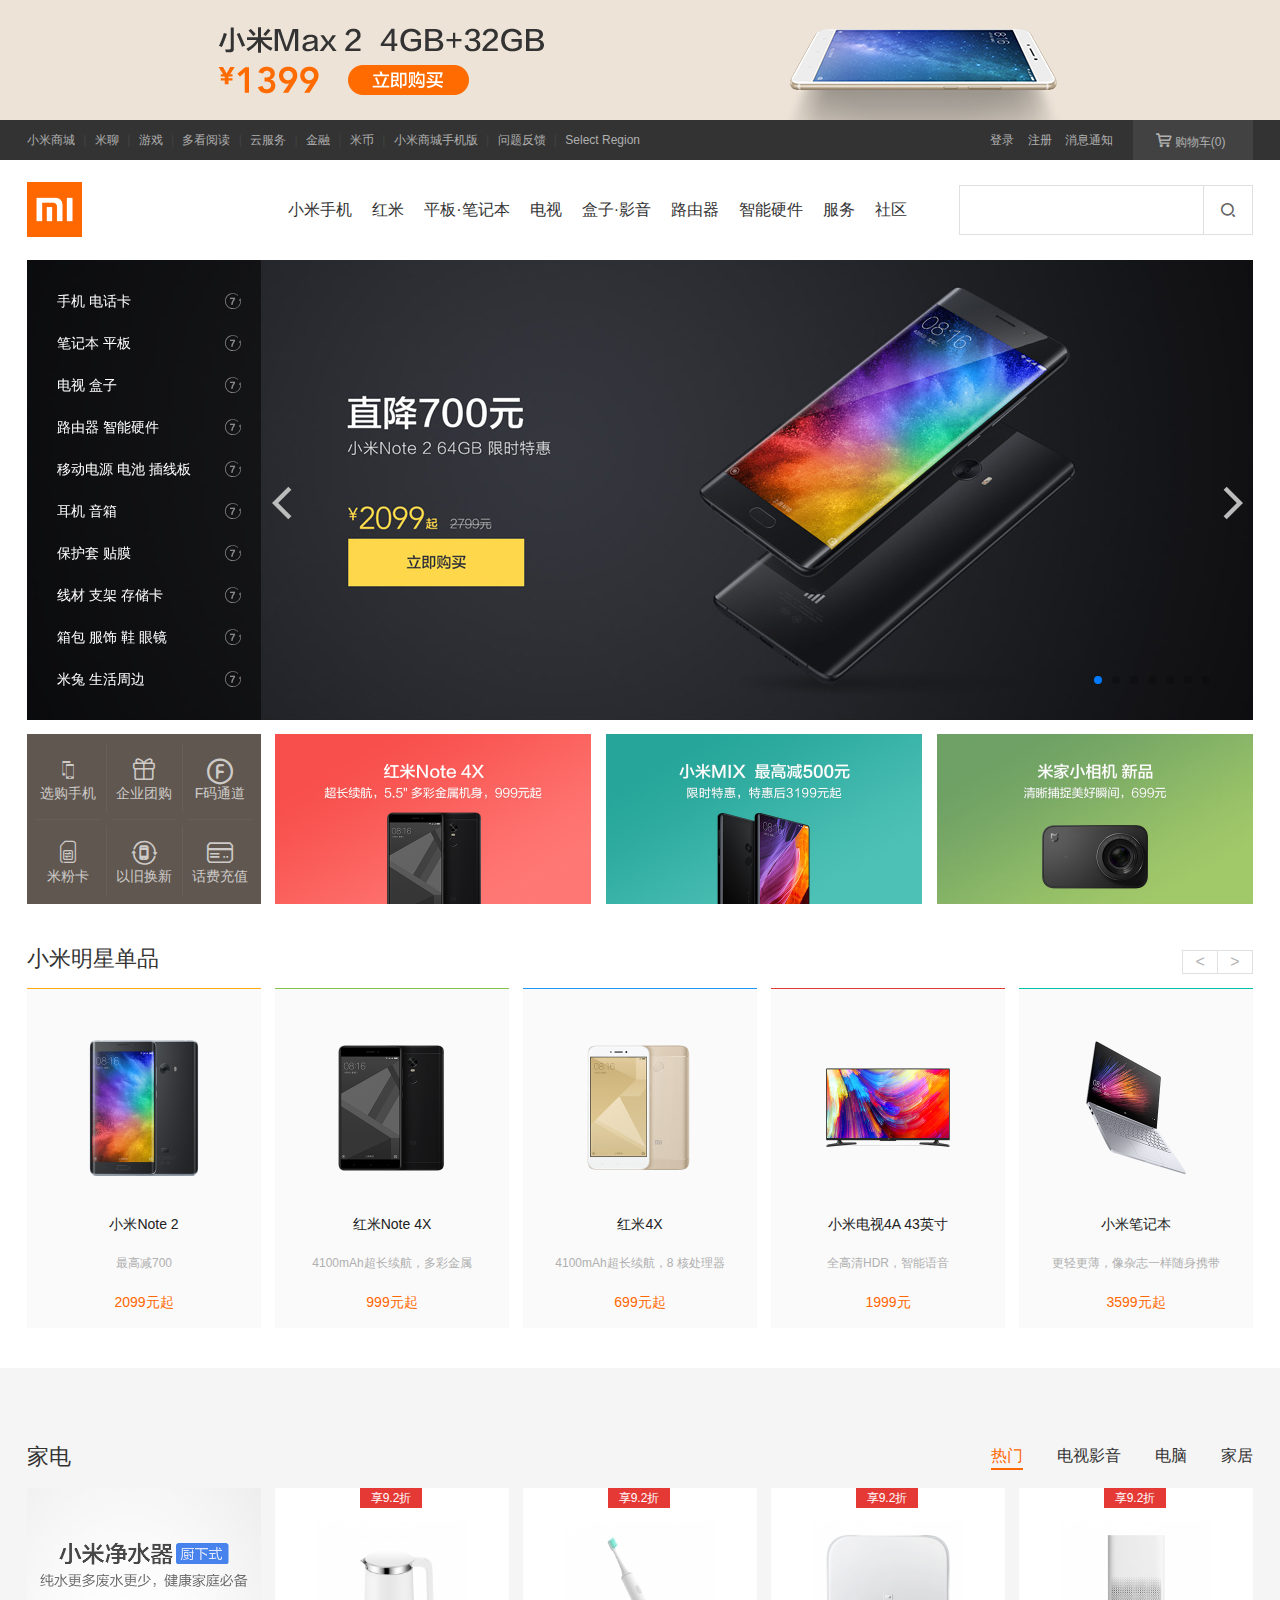
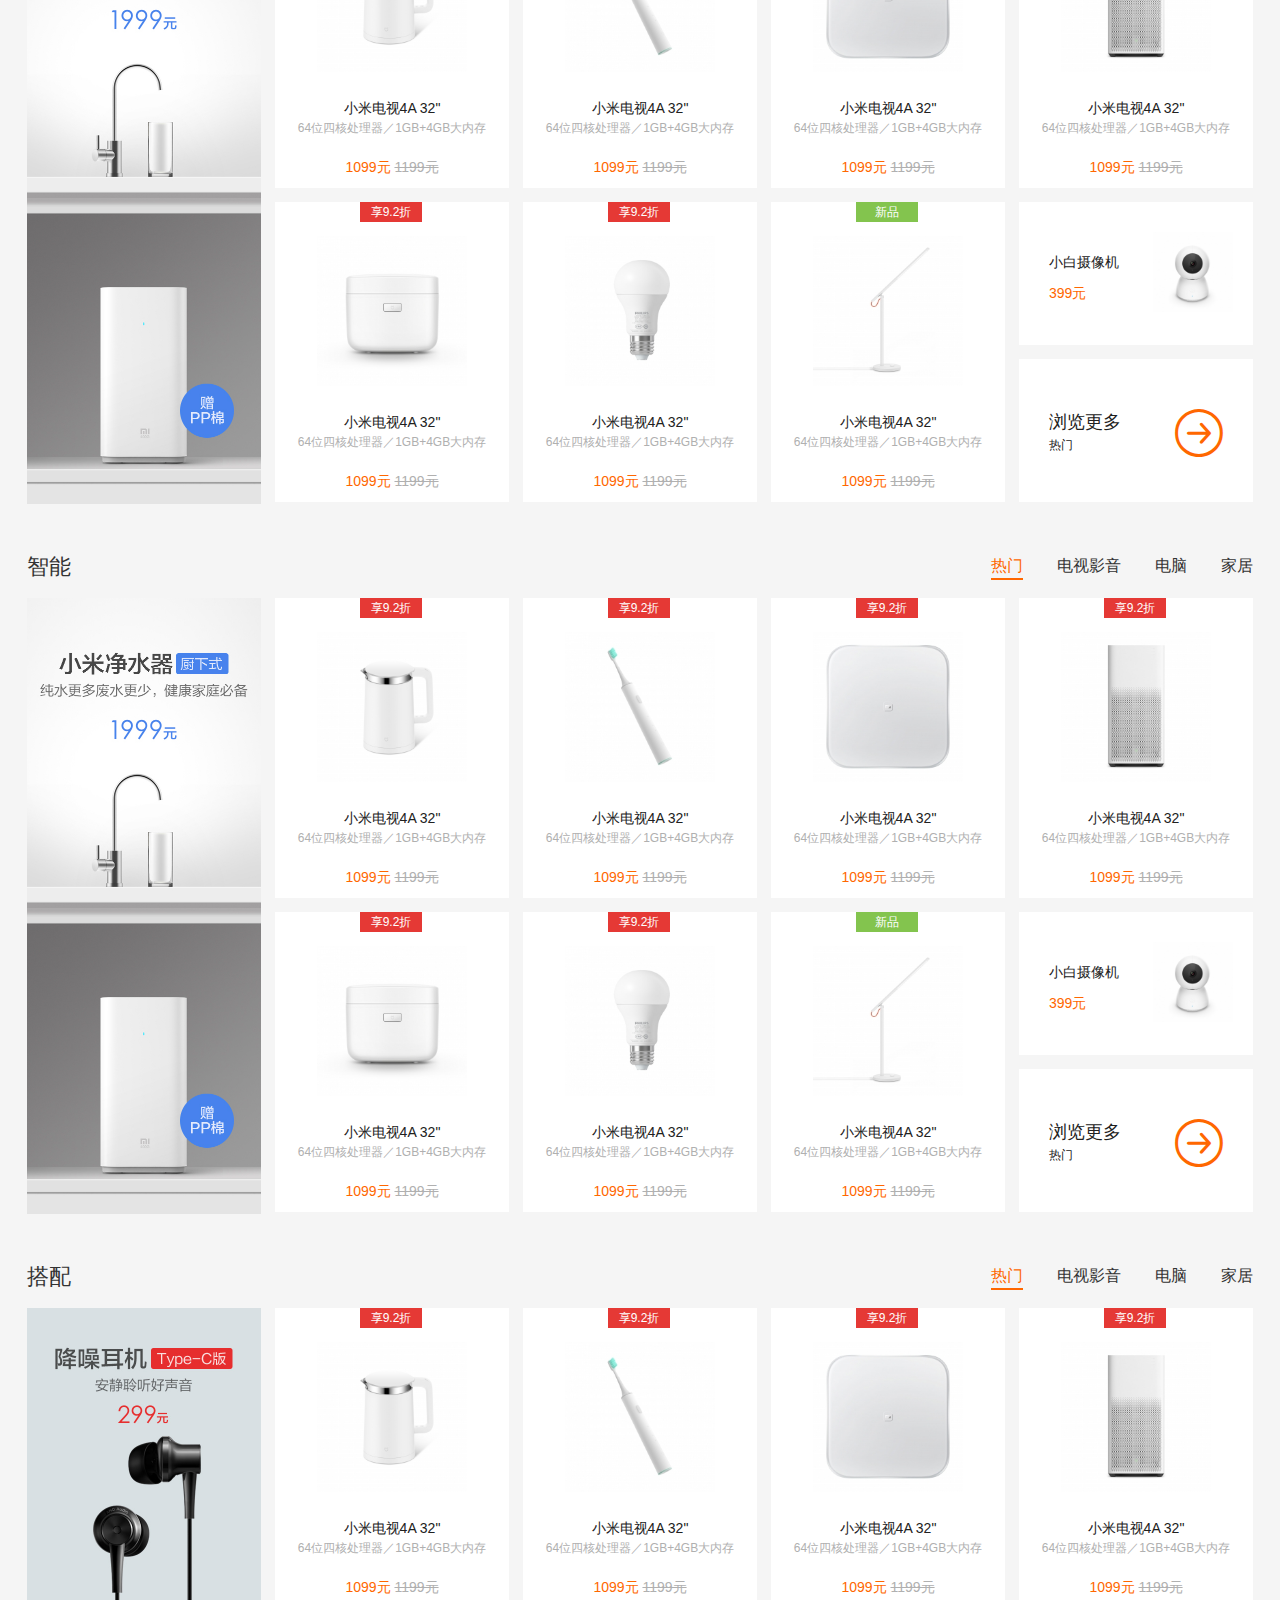
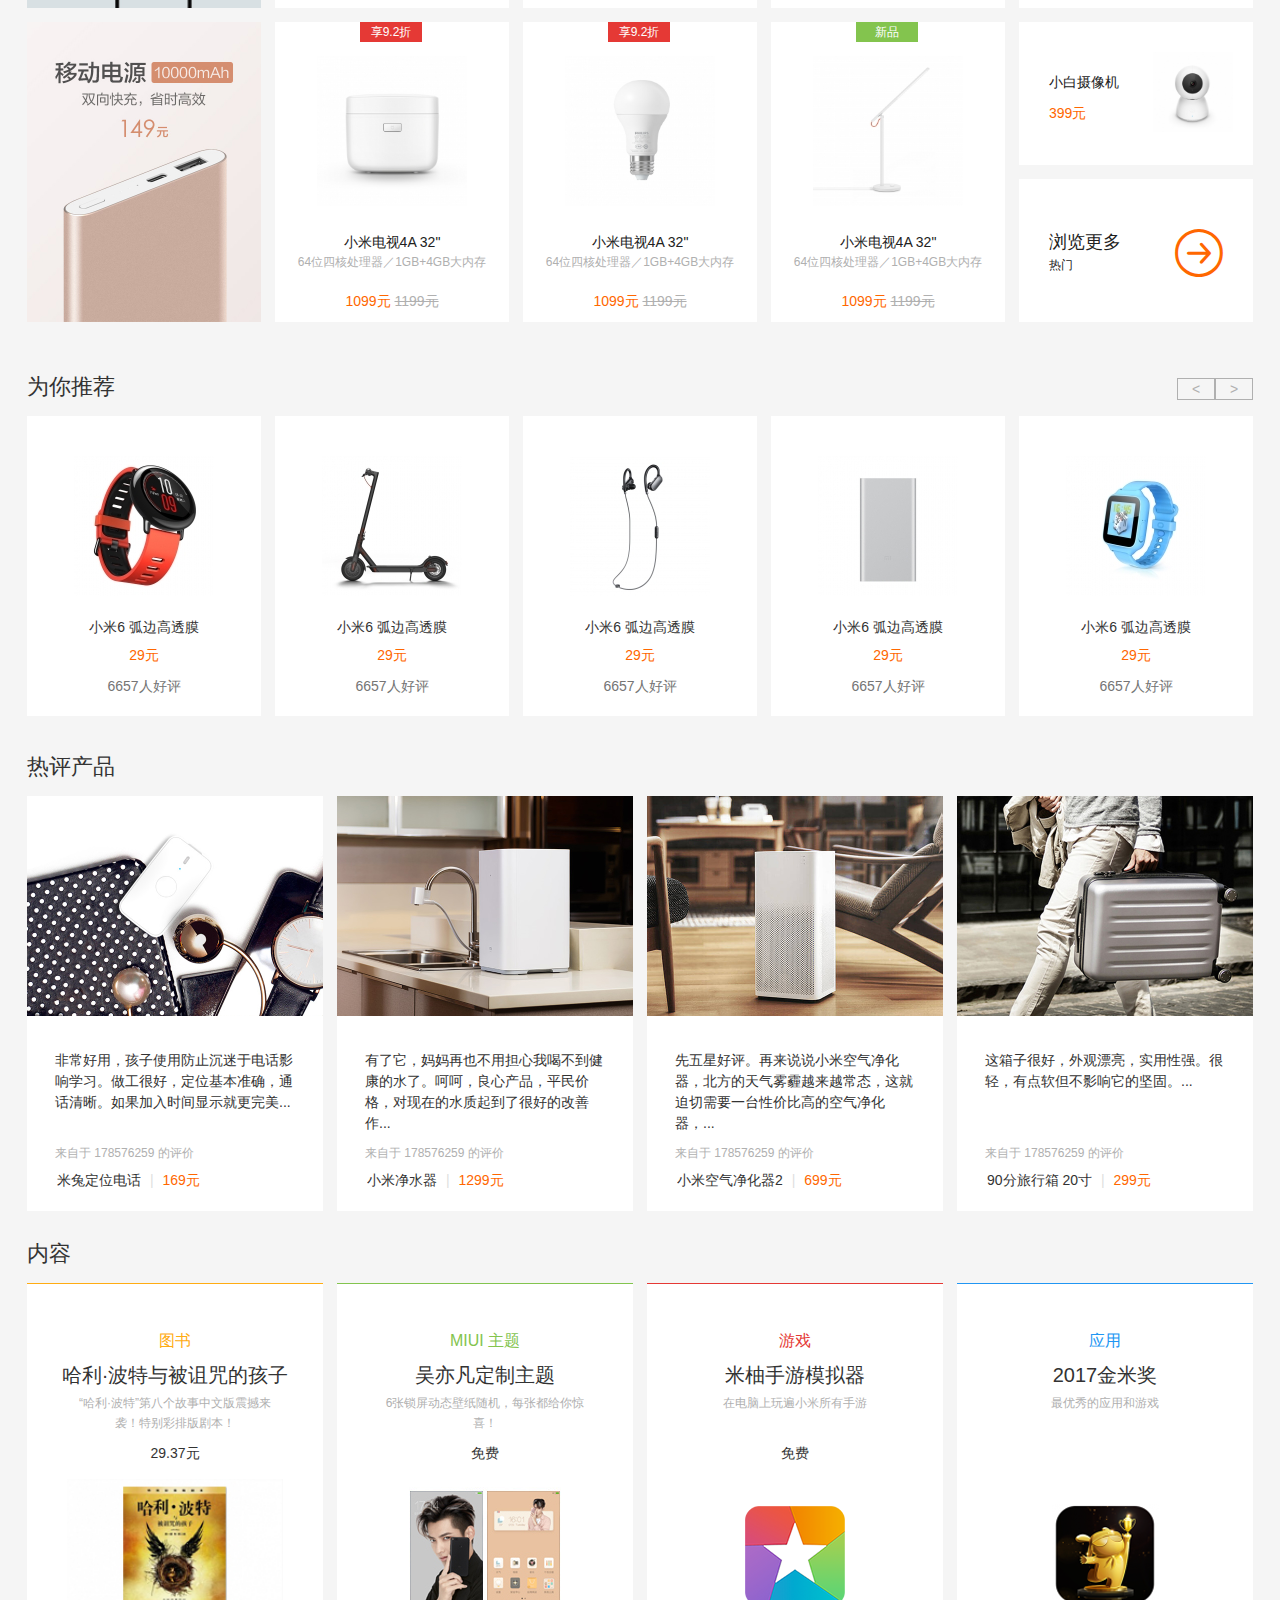
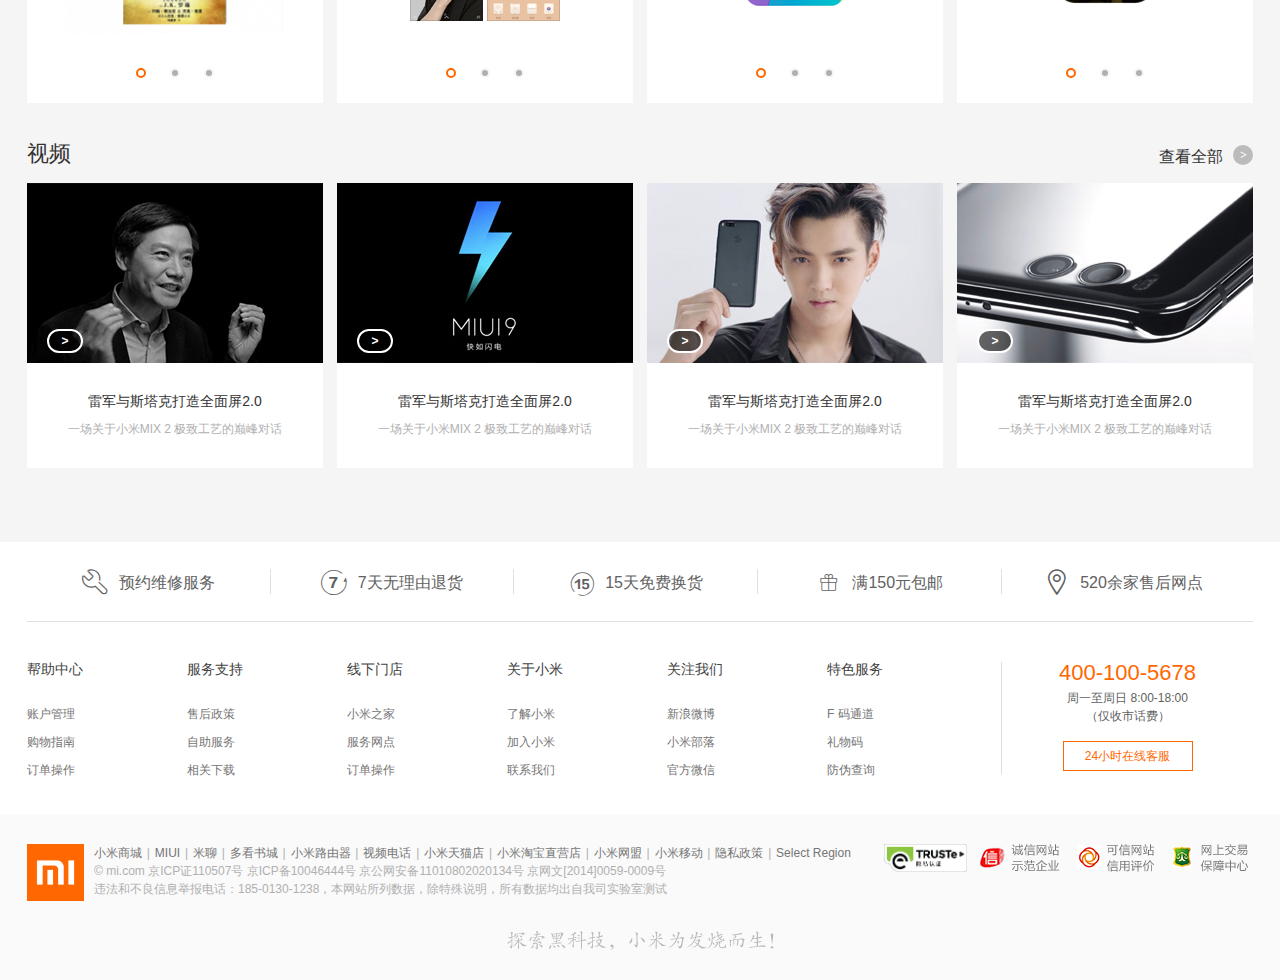
==== commit eef9be2d: "网站整体" ====
--- a/index.html
+++ b/index.html
@@ -6,6 +6,7 @@
     <meta name="Keywords" co ntent=""><!--为搜索引擎提供关键字列表-->
     <meta name="Description" content=""><!--对网页的描述，给搜索引擎抓取-->
     <link rel="stylesheet" href="font/iconfont.css">
+    <link rel="stylesheet" href="font-footer/iconfont.css">
     <link rel="stylesheet" href="css/common.css">
     <link rel="stylesheet" href="css/xiaomi.css">
     <link rel="stylesheet" href="swiper/swiper-3.4.2.min.css">
@@ -1730,7 +1731,7 @@
 					</div>
 				</div>
 			</div>
-			<div class="recommend">
+			<div class="recommend mg-btm22">
 				<div class="box-hd">
 					<h2 class="title">为你推荐</h2>
 					<div class="more-arr">
@@ -1773,7 +1774,7 @@
 					</ul>
 				</div>
 			</div>
-			<div class="comment">
+			<div class="comment mg-btm22">
 				<div class="box-hd">
 					<h2 class="title">热评产品</h2>
 				</div>
@@ -1792,7 +1793,7 @@
 							</p>
 							<p class="author">来自于 178576259 的评价</p>
 							<div class="info">
-								<h3 class="title"><a href="#">米兔定位电话</a></h3>
+								<span class="title"><a href="#">米兔定位电话</a></span>
 								<span class="sep"> | </span>
 								<p class="price"><span class="num">169元</span></p>
 							</div>
@@ -1805,14 +1806,14 @@
 							</div>
 							<p class="review">
 								<a href="#">
-									非常好用，孩子使用防止沉迷于电话影响学习。做工很好，定位基本准确，通话清晰。如果加入时间显示就更完美...
+									有了它，妈妈再也不用担心我喝不到健康的水了。呵呵，良心产品，平民价格，对现在的水质起到了很好的改善作...
 								</a>
 							</p>
 							<p class="author">来自于 178576259 的评价</p>
 							<div class="info">
-								<h3 class="title"><a href="#">米兔定位电话</a></h3>
+								<span class="title"><a href="#">小米净水器</a></span>
 								<span class="sep"> | </span>
-								<p class="price"><span class="num">169元</span></p>
+								<p class="price"><span class="num">1299元</span></p>
 							</div>
 						</li>
 						<li class="review-item mg-rgt">
@@ -1823,14 +1824,14 @@
 							</div>
 							<p class="review">
 								<a href="#">
-									非常好用，孩子使用防止沉迷于电话影响学习。做工很好，定位基本准确，通话清晰。如果加入时间显示就更完美...
+									先五星好评。再来说说小米空气净化器，北方的天气雾霾越来越常态，这就迫切需要一台性价比高的空气净化器，...
 								</a>
 							</p>
 							<p class="author">来自于 178576259 的评价</p>
 							<div class="info">
-								<h3 class="title"><a href="#">米兔定位电话</a></h3>
+								<span class="title"><a href="#">小米空气净化器2</a></span>
 								<span class="sep"> | </span>
-								<p class="price"><span class="num">169元</span></p>
+								<p class="price"><span class="num">699元</span></p>
 							</div>
 						</li>
 						<li class="review-item">
@@ -1841,15 +1842,178 @@
 							</div>
 							<p class="review">
 								<a href="#">
-									非常好用，孩子使用防止沉迷于电话影响学习。做工很好，定位基本准确，通话清晰。如果加入时间显示就更完美...
+									这箱子很好，外观漂亮，实用性强。很轻，有点软但不影响它的坚固。...
 								</a>
 							</p>
 							<p class="author">来自于 178576259 的评价</p>
 							<div class="info">
-								<h3 class="title"><a href="#">米兔定位电话</a></h3>
+								<span class="title"><a href="#">90分旅行箱 20寸</a></span>
 								<span class="sep"> | </span>
-								<p class="price"><span class="num">169元</span></p>
-							</div>
+								<p class="price"><span class="num">299元</span></p>
+							</div>
+						</li>
+					</ul>
+				</div>
+			</div>
+			<div class="content mg-btm22">
+				<div class="box-hd">
+					<h2 class="title">内容</h2>
+				</div>
+				<div class="box-bd">
+					<ul class="content-list  clearfix">
+						<li class="content-item content-item-1 mg-rgt">
+							<p class="title title-1">图书</p>
+							<p class="name"><a href="">哈利·波特与被诅咒的孩子</a></p>
+							<p class="desc"><a href="">“哈利·波特”第八个故事中文版震撼来袭！特别彩排版剧本！</a></p>
+							<p class="price"><a href="">29.37元</a></p>
+							<div class="figure-img">
+								<a href="#"><img src="images/main/content/01.png" alt=""></a>
+							</div>
+							<div class="xm-pagers-wrapper">
+								<ul class="xm-pager">
+									<li class="pager">
+										<span class="dot active">1</span>
+									</li>
+									<li class="pager">
+										<span class="dot">2</span>
+									</li>
+									<li class="pager">
+										<span class="dot">3 </span>
+									</li>
+								</ul>
+							</div>
+							<div class="xm-controls">
+								<a href="#" class="control control-prev"><i class="iconfont icon-arrow-right1"></i></a>
+								<a href="#" class="control control-next"><i class="iconfont icon-arrow-right"></i></a>
+							</div>
+						</li>
+						<li class="content-item content-item-2 mg-rgt">
+							<p class="title title-2">MIUI 主题</p>
+							<p class="name"><a href="">吴亦凡定制主题</a></p>
+							<p class="desc"><a href="">6张锁屏动态壁纸随机，每张都给你惊喜！</a></p>
+							<p class="price"><a href="">免费</a></p>
+							<div class="figure-img">
+								<a href="#"><img src="images/main/content/02.jpg" alt=""></a>
+							</div>
+							<div class="xm-pagers-wrapper">
+								<ul class="xm-pager">
+									<li class="pager">
+										<span class="dot active">1</span>
+									</li>
+									<li class="pager">
+										<span class="dot">2</span>
+									</li>
+									<li class="pager">
+										<span class="dot">3 </span>
+									</li>
+								</ul>
+							</div>
+							<div class="xm-controls">
+								<a href="#" class="control control-prev"><i class="iconfont icon-arrow-right1"></i></a>
+								<a href="#" class="control control-next"><i class="iconfont icon-arrow-right"></i></a>
+							</div>
+						</li>
+						<li class="content-item content-item-3 mg-rgt">
+							<p class="title title-3">游戏</p>
+							<p class="name"><a href="">米柚手游模拟器</a></p>
+							<p class="desc"><a href="">在电脑上玩遍小米所有手游</a></p>
+							<p class="price"><a href="">免费</a></p>
+							<div class="figure-img">
+								<a href="#"><img src="images/main/content/03.png" alt=""></a>
+							</div>
+							<div class="xm-pagers-wrapper">
+								<ul class="xm-pager">
+									<li class="pager">
+										<span class="dot active">1</span>
+									</li>
+									<li class="pager">
+										<span class="dot">2</span>
+									</li>
+									<li class="pager">
+										<span class="dot">3 </span>
+									</li>
+								</ul>
+							</div>
+							<div class="xm-controls">
+								<a href="#" class="control control-prev"><i class="iconfont icon-arrow-right1"></i></a>
+								<a href="#" class="control control-next"><i class="iconfont icon-arrow-right"></i></a>
+							</div>
+						</li>
+						<li class="content-item content-item-4">
+							<p class="title title-4">应用</p>
+							<p class="name"><a href="">2017金米奖</a></p>
+							<p class="desc"><a href="">最优秀的应用和游戏</a></p>
+							<p class="price"><a href=""</a></p>
+							<div class="figure-img">
+								<a href="#"><img src="images/main/content/04.png" alt=""></a>
+							</div>
+							<div class="xm-pagers-wrapper">
+								<ul class="xm-pager">
+									<li class="pager">
+										<span class="dot active">1</span>
+									</li>
+									<li class="pager">
+										<span class="dot">2</span>
+									</li>
+									<li class="pager">
+										<span class="dot">3 </span>
+									</li>
+								</ul>
+							</div>
+							<div class="xm-controls">
+								<a href="#" class="control control-prev"><i class="iconfont icon-arrow-right1"></i></a>
+								<a href="#" class="control control-next"><i class="iconfont icon-arrow-right"></i></a>
+							</div>
+						</li>
+					</ul>
+				</div>
+			</div>
+			<div class="video">
+				<div class="box-hd">
+					<h2 class="title">视频</h2>
+					<div class="more"><a href="">查看全部<i class="iconfont">></i></a></div>
+				</div>
+				<div class="box-bd">
+					<ul class="video-list clearfix">
+						<li class="video-item mg-rgt">
+							<div class="figure-img">
+								<a href="#">
+									<img src="images/main/video/01.jpg" alt="">
+									<span class="play">></span>
+								</a>
+							</div>
+							<p class="title"><a href="">雷军与斯塔克打造全面屏2.0</a></p>
+							<p class="desc">一场关于小米MIX 2 极致工艺的巅峰对话</p>
+						</li>
+						<li class="video-item mg-rgt">
+							<div class="figure-img">
+								<a href="#">
+									<img src="images/main/video/02.jpg" alt="">
+									<span class="play">></span>
+								</a>
+							</div>
+							<p class="title"><a href="">雷军与斯塔克打造全面屏2.0</a></p>
+							<p class="desc">一场关于小米MIX 2 极致工艺的巅峰对话</p>
+						</li>
+						<li class="video-item mg-rgt">
+							<div class="figure-img">
+								<a href="#">
+									<img src="images/main/video/03.jpg" alt="">
+									<span class="play">></span>
+								</a>
+							</div>
+							<p class="title"><a href="">雷军与斯塔克打造全面屏2.0</a></p>
+							<p class="desc">一场关于小米MIX 2 极致工艺的巅峰对话</p>
+						</li>
+						<li class="video-item">
+							<div class="figure-img">
+								<a href="#">
+									<img src="images/main/video/04.jpg" alt="">
+									<span class="play">></span>
+								</a>
+							</div>
+							<p class="title"><a href="">雷军与斯塔克打造全面屏2.0</a></p>
+							<p class="desc">一场关于小米MIX 2 极致工艺的巅峰对话</p>
 						</li>
 					</ul>
 				</div>
@@ -1857,6 +2021,144 @@
 		</div>
 	</div>
 	<!-- 网站主体内容end -->
+	<!-- 网站底部信息start -->
+	<div class="site-footer">
+		<div class="container">
+			<div class="footer-service">
+				<ul class="list-service clearfix">
+					<li>
+						<a href="#">
+							<i class="iconfont icon-weixiu"></i>
+							预约维修服务
+						</a>
+					</li>
+					<li>
+						<a href="#">
+							<i class="iconfont icon-7tian"></i>
+							7天无理由退货
+						</a>
+					</li>
+					<li>
+						<a href="#">
+							<i class="iconfont icon-15tian"></i>
+							15天免费换货
+						</a>
+					</li>
+					<li>
+						<a href="#">
+							<i class="iconfont icon-liwu"></i>
+							满150元包邮
+						</a>
+					</li>
+					<li class="bd-rgt">
+						<a href="#">
+							<i class="iconfont icon-dizhi"></i>
+							520余家售后网点
+						</a>
+					</li>
+				</ul>
+			</div>
+			<div class="footer-links clearfix">
+				<dl class="col-links">
+					<dt>帮助中心</dt>
+					<dd><a href="">账户管理</a></dd>
+					<dd><a href="">购物指南</a></dd>
+					<dd><a href="">订单操作</a></dd>
+				</dl>
+				<dl class="col-links">
+					<dt>服务支持</dt>
+					<dd><a href="">售后政策</a></dd>
+					<dd><a href="">自助服务</a></dd>
+					<dd><a href="">相关下载</a></dd>
+				</dl>
+				<dl class="col-links">
+					<dt>线下门店</dt>
+					<dd><a href="">小米之家</a></dd>
+					<dd><a href="">服务网点</a></dd>
+					<dd><a href="">订单操作</a></dd>
+				</dl>
+				<dl class="col-links">
+					<dt>关于小米</dt>
+					<dd><a href="">了解小米</a></dd>
+					<dd><a href="">加入小米</a></dd>
+					<dd><a href="">联系我们</a></dd>
+				</dl>
+				<dl class="col-links">
+					<dt>关注我们</dt>
+					<dd><a href="">新浪微博</a></dd>
+					<dd><a href="">小米部落</a></dd>
+					<dd><a href="">官方微信</a></dd>
+				</dl>
+				<dl class="col-links">
+					<dt>特色服务</dt>
+					<dd><a href="">F 码通道</a></dd>
+					<dd><a href="">礼物码</a></dd>
+					<dd><a href="">防伪查询</a></dd>
+				</dl>
+				<div class="col-contact fl-rgt">
+					<p class="phone">400-100-5678</p>
+					<p>
+ 						周一至周日 8:00-18:00
+ 						<br>
+ 						（仅收市话费）
+ 					</p>
+ 					<a href="#" class="btn-line-primary">
+ 						24小时在线客服
+ 					</a>
+				</div>
+			</div>
+		</div>
+	</div>
+	<div class="site-info">
+		<div class="container">
+			<div class="clearfix">
+				<div class="logo fl-lf">小米官网</div>
+				<div class="info-text fl-lf">
+					<p class="sites">
+						<a href="">小米商城</a><span> | </span>
+						<a href="">MIUI</a><span> | </span>
+						<a href="">米聊</a><span> | </span>
+						<a href="">多看书城</a><span> | </span>
+						<a href="">小米路由器</a><span> | </span>
+						<a href="">视频电话</a><span> | </span>
+						<a href="">小米天猫店</a><span> | </span>
+						<a href="">小米淘宝直营店</a><span> | </span>
+						<a href="">小米网盟</a><span> | </span>
+						<a href="">小米移动</a><span> | </span>
+						<a href="">隐私政策</a><span> | </span>
+						<a href="">Select Region</a>
+					</p>
+					<p>
+						©
+						<a href="">mi.com</a>
+						京ICP证110507号
+						<a href="">京ICP备10046444号</a>
+						<a href="">京公网安备11010802020134号</a>
+						<a href="">京网文[2014]0059-0009号</a>
+						<br>
+						违法和不良信息举报电话：185-0130-1238，本网站所列数据，除特殊说明，所有数据均出自我司实验室测试
+					</p>
+				</div>
+				<div class="info-links fl-rgt">
+					<a href="#">
+						<img src="images/footer/01.png" alt="">
+					</a>
+					<a href="#">
+						<img src="images/footer/02.png" alt="">
+					</a>
+					<a href="#">
+						<img src="images/footer/03.png" alt="">
+					</a>
+					<a href="#">
+						<img src="images/footer/04.png" alt="">
+					</a>
+				</div>
+			</div>
+			<div class="slogan">探索黑科技，小米为发烧而生</div>
+		</div>
+
+	</div>
+	<!-- 网站底部信息end -->
 	
 
 
--- a/font-footer/iconfont.css
+++ b/font-footer/iconfont.css
@@ -0,0 +1,27 @@
+
+@font-face {font-family: "iconfont";
+  src: url('iconfont.eot?t=1506675106150'); /* IE9*/
+  src: url('iconfont.eot?t=1506675106150#iefix') format('embedded-opentype'), /* IE6-IE8 */
+  url('[data-uri]') format('woff'),
+  url('iconfont.ttf?t=1506675106150') format('truetype'), /* chrome, firefox, opera, Safari, Android, iOS 4.2+*/
+  url('iconfont.svg?t=1506675106150#iconfont') format('svg'); /* iOS 4.1- */
+}
+
+.iconfont {
+  font-family:"iconfont" !important;
+  font-size:16px;
+  font-style:normal;
+  -webkit-font-smoothing: antialiased;
+  -moz-osx-font-smoothing: grayscale;
+}
+
+.icon-15tian:before { content: "\e605"; }
+
+.icon-7tian:before { content: "\e612"; }
+
+.icon-dizhi:before { content: "\e619"; }
+
+.icon-liwu:before { content: "\e607"; }
+
+.icon-weixiu:before { content: "\e621"; }
+
--- a/css/common.css
+++ b/css/common.css
@@ -21,7 +21,7 @@
 	float: right;
 }
 /*********  清除浮动 *********/
-.clearfix{
+.clearfix:after{
 	content: '';
 	display: block;
 	clear: both;
@@ -33,10 +33,14 @@
 .mg-btm{
 	margin-bottom: 14px;
 }
+.mg-btm22{
+	margin-bottom: 22px;
+}
 /*********    边框   *********/
 .bd-rgt{
 	border-right: none;
 }
+
 /*********  内容盒子 *********/
 .container{
 	width: 1226px;
@@ -68,4 +72,4 @@
 }
 del{
 	color: #b0b0b0;
-}+}
--- a/css/xiaomi.css
+++ b/css/xiaomi.css
@@ -382,12 +382,12 @@
 	position: relative;
 	height:58px; 
 }
-.box-hd .more{
+.home-star-goods .box-hd .more{
 	position: absolute;
 	top: 20px;
 	right: 0;
 }
-.box-hd .more a{
+.home-star-goods .box-hd .more a{
 	display: inline-block;
 	width: 24px;
 	height: 16px;
@@ -399,15 +399,15 @@
 	margin-left: -5px;
 	text-align: center;
 }
-.box-bd{
+.home-star-goods .box-bd{
 	overflow: hidden;
 	padding-bottom: 40px;
 }
-.box-bd .goods-list{
+.home-star-goods .box-bd .goods-list{
 	height: 340px;
 	overflow: hidden;
 }
-.box-bd .goods-list li{
+.home-star-goods .box-bd .goods-list li{
 	float: left;
 	width: 234px;
 	height: 300px;
@@ -420,14 +420,14 @@
     -webkit-transition: all .6s;
     transition: all .6s;
 }
-.box-bd .goods-list li a{
+.home-star-goods .box-bd .goods-list li a{
 	display: block;
 	margin-bottom: 22px;
 }
-.box-bd .goods-list li .desc{
+.home-star-goods .box-bd .goods-list li .desc{
 	margin-top: 3px;
 }
-.box-bd .goods-list li img{
+.home-star-goods .box-bd .goods-list li img{
 	width: 160px;
 	height: 160px;
 }
@@ -453,6 +453,9 @@
 	background-color: #f5f5f5;
 }
 /*家电*/
+#homeelec{
+	margin-bottom: 22px;
+}
 #homeelec .span4 img{
 	width: 234px;
 	height: 616px;
@@ -481,6 +484,7 @@
 	-webkit-transition : all .5s;
 }
 #homeelec .box-bd{
+	height: 628px;
 	padding-top: 2px;
 }
 #homeelec .box-bd .break-item{
@@ -643,8 +647,6 @@
 	height: 300px;
 }
 
-
-
 /************ 为你推荐 *************/
 .recommend .box-hd{
 	position: relative;
@@ -701,9 +703,6 @@
  }
 
  /**************热门评价***************/
- .comment .box-bd{
- 	padding-top: 2px;
- }
 .comment .box-bd .review-list .review-item{
 	float: left;
 	width: 296px;
@@ -728,6 +727,7 @@
 }
 .review-item .review{
 	margin: 0 28px 22px;
+	height: 72px;
 }
 .review-item .review a{
 	color: #333;
@@ -745,14 +745,17 @@
 	white-space: nowrap;
 	overflow: hidden;
 }
-.review-item .info h3{
+.review-item .info .title{
 	display: inline-block;
 	margin-right: 5px;
 	text-overflow: ellipsis;
 	white-space: nowrap;
 	overflow: hidden;
-	vertical-align: middle;
-
+	vertical-align: bottom;
+}
+.review-item .info .title a{
+	display: block;
+	color: #333;
 }
 .review-item .info .sep{
 	color: #e0e0e0;
@@ -760,7 +763,398 @@
 .review-item .info .price{
 	display: inline-block;
 	margin-left: 5px;
-	vertical-align: bottom;
-}
-/**继续***/
-/*网站主体内容部分end*/+	vertical-align: top;
+}
+/**内容***/
+.content .box-bd .content-list .content-item{
+	position: relative;
+	float: left;
+	width: 296px;
+	height: 374px;
+	padding-top: 45px;
+	text-align: center;
+	border-top-width: 1px;
+	border-top-style: solid;
+	background-color: #fff;
+	-webkit-transition: all .5s;
+    transition: all .5s;
+}
+.content-list .content-item-1{
+	border-top-color: #ffac13;
+}
+.content-list .content-item-2{
+	border-top-color: #83c44e;
+}
+.content-list .content-item-3{
+	border-top-color: #e53935;
+}
+.content-list .content-item-4{
+	border-top-color: #2196f3;
+}
+.content-item .title{
+	margin: 0 18px 10px;
+	font-size: 16px;
+}
+.content-item .title-1{
+	color: #ffac13;
+}
+.content-item .title-2{
+	color: #83c44e;
+}
+.content-item .title-3{
+	color: #e53935;
+}
+.content-item .title-4{
+	color: #2196f3;
+}
+.content-item .name{
+	margin: 0 20px 5px;
+	font-size: 20px;
+	font-weight: 400;
+	line-height: 1.25;
+	text-overflow: ellipsis;
+	white-space: nowrap;
+	overflow: hidden;
+}
+.content-item .name a{
+	color: #333;
+}
+.content-item .desc{
+	height: 40px;
+	margin: 0 48px 10px;
+	font-size: 12px;
+	line-height: 20px;
+	overflow: hidden;
+}
+.content-item .desc a{
+	color: #b0b0b0;
+}
+.content-item .price{
+	height: 21px;
+	margin: 0 10px 15px;
+}
+.content-item .price a{
+	color: #333;
+}
+.content-item .figure-img{
+	width: 216px;
+	height: 154px;
+	margin: 0 auto;
+}
+.content-item .figure-img img{
+	width: 216px;
+	height: 154px;
+}
+.xm-controls .control{
+	position: absolute;
+	top: 50%;
+	width: 20px;
+	height: 24px;
+	line-height: 24px;
+	padding: 12px 0;
+	margin-top: -20px;
+	display: block;
+	opacity: 0;
+	background-color: rgba(0,0,0,.2);
+	transition: .6s;
+	-webkit-transition: .6s;
+}
+.content-item:hover .xm-controls .control{
+	opacity: 1;
+}
+.xm-controls .control.control-prev{
+	left: 0;
+}
+.xm-controls .control.control-next{
+	right: 0;
+}
+.xm-controls .iconfont{
+	font-size: 18px;
+	color: #fff;
+}
+.content-item .xm-pagers-wrapper{
+	position: absolute;
+	bottom: 15px;
+	left: 0;
+	width: 296px;
+}
+.xm-pagers-wrapper .xm-pager{
+	width: 100%;
+	height: 30px;
+}
+.xm-pagers-wrapper .xm-pager .pager{
+	display: inline-block;
+	width: 10px;
+	height: 10px;
+	padding: 10px;
+}
+.xm-pagers-wrapper .xm-pager .pager .dot{
+	display: block;
+    width: 6px;
+    height: 6px;
+    border: 2px solid #f5f5f5;
+    border-radius: 6px;
+    text-align: left;
+    text-indent: -9999em;
+    overflow: hidden;
+    cursor: pointer;
+    background-color: #b0b0b0;
+    -webkit-transition: all .5s;
+    transition: all .5s;
+    
+}
+.xm-pagers-wrapper .xm-pager .pager .dot.active{
+	border-color: #ff6700;
+	background-color: transparent;
+}
+.content .box-bd .content-list .content-item:hover{
+	-webkit-box-shadow: 0 15px 30px rgba(0,0,0,0.1);
+    box-shadow: 0 15px 30px rgba(0,0,0,0.1);
+    -webkit-transform: translate3d(0, -2px, 0);
+    transform: translate3d(0, -2px, 0);
+}
+/************视频************/
+.video{
+	padding-bottom: 60px;
+}
+.video .box-hd{
+	position: relative;
+}
+.video .box-hd .more{
+	position: absolute;
+	top: 20px;
+	right: 0;
+	font-size: 16px;
+}
+.video .box-hd .more a{
+	color: #333;
+	transition: .3s;
+	-webkit-transition: .3s;
+}
+.video .box-hd .more .iconfont{
+	display: inline-block;
+	width: 20px;
+	height: 20px;
+	margin-left: 10px;
+	font-size: 12px;
+	text-align: center;
+	line-height: 20px;
+	vertical-align: top;
+	color: #fff;
+	font-weight: bold;
+	text-indent: 1px;
+	background-color: #bbb;
+	border-radius: 50%;
+	transition: .3s;
+	-webkit-transition: .3s;
+}
+.video .box-hd .more:hover a{
+	color: #ff6700;
+}
+.video .box-hd .more:hover a .iconfont{
+	background-color: #ff6700;
+}
+.video .box-bd .video-item{
+	float: left;
+	width: 296px;
+	height: 285px;
+	margin-bottom: 14px;
+	text-align: center;
+	background: #fff;
+	transition: .3s;
+	-webkit-transition: .3s;
+}
+.video-item .figure-img{
+	position: relative;
+	margin-bottom: 28px;
+}
+.video-item .figure-img a{
+	position: relative;
+	display: block;
+	height: 180px;
+}
+.video-item .figure-img a img{
+	width: 296px;
+	height: 180px;
+}
+.video-item .figure-img .play{
+	position: absolute;
+	bottom: 10px;
+	left: 20px;
+	width: 32px;
+	height: 20px;
+	color: #fff;
+	font-size: 12px;
+	line-height: 20px;
+	font-weight: bold;
+	border-radius: 12px;
+	border:2px solid #fff;
+	background-color: rgba(0,0,0,.6);
+	transition:all .2s;
+	-webkit-transition: all .2s;
+}
+.video-item .figure-img a:hover .play{
+	background-color: #ff6700;
+	border-color: #ff6700;
+}
+.video-item .title{
+	margin-bottom: 8px;
+}
+.video-item p.title a{
+	color: #333;
+}
+.video-item p.title a:hover{
+	color: #ff6700;
+}
+.video .box-bd .video-item:hover{
+	-webkit-box-shadow: 0 15px 30px rgba(0,0,0,0.1);
+    box-shadow: 0 15px 30px rgba(0,0,0,0.1);
+    -webkit-transform: translate3d(0, -2px, 0);
+    transform: translate3d(0, -2px, 0);
+}
+/*网站主体内容部分end*/
+/*网站底部信息start*/
+.footer-service{
+	padding: 27px 0;
+	border-bottom: 1px solid #e0e0e0;
+}
+.footer-service .list-service li{
+	float: left;
+	width: 19.8%;
+	height: 25px;
+	font-size: 16px;
+	border-right: 1px solid #e0e0e0;
+	text-align: center;
+	line-height: 25px;
+}
+.footer-service .list-service li a{
+	color: #616161;
+	transition: color .2s;
+	-webkit-transition: color .2s;
+}
+.footer-service .list-service li a:hover{
+	color: #ff6700;
+}
+.footer-service .list-service li a i{
+	margin-right: 6px;
+	font-size: 26px;
+	line-height: 26px;
+	vertical-align: -4px;
+}
+.footer-service .list-service li.bd-rgt{
+	border-right-width: 0;
+}
+.footer-links{
+	padding: 40px 0;
+}
+.footer-links .col-links{
+	float: left;
+	width: 160px;
+	height: 112px;
+}
+.footer-links .col-links dt{
+	margin: -1px 0 26px;
+	font-size: 14px;
+	line-height: 1.25;
+	color: #424242;
+}
+.footer-links .col-links dd{
+	margin: 10px 0;
+	font-size: 12px;
+}
+.footer-links .col-links dd a{
+	color: #757575;
+	transition: color .2s;
+	-webkit-transition: color .2s;
+}
+.footer-links .col-links dd a:hover{
+	color: #ff6700;
+}
+.footer-links .col-contact{
+	width: 251px;
+	height: 112px;
+	border-left: 1px solid #e0e0e0;
+	text-align: center;
+	color: #616161;
+}
+.footer-links .col-contact .phone{
+	margin-bottom: 5px;
+	font-size: 22px;
+	line-height: 1;
+	color: #ff6700;
+}
+.footer-links .col-contact .phone+p{
+	margin-bottom: 16px;
+	font-size: 12px;
+}
+.footer-links .col-contact .btn-line-primary{
+	display: inline-block;
+	width: 128px;
+	height: 28px;
+	color: #ff6700;
+	font-size: 12px;
+	line-height: 28px;
+	border:1px solid #ff6700;
+	transition: .2s;
+	-webkit-transition:.2s;
+}
+.footer-links .col-contact .btn-line-primary:hover{
+	background-color: #ff6700;
+	color: #fff;
+}
+
+/*网站底部信息end*/
+/*底部网站相关start*/
+.site-info{
+	padding: 30px 0;
+	font-size:12px;
+	background: #fafafa;
+}
+.site-info .logo{
+	width: 57px;
+	height: 57px;
+	text-align: left;
+	text-indent: -99999px;
+	margin-right: 10px;
+	background-color: #ff6700;
+	background-image: url(../images/head/logo.png);
+	background-repeat: no-repeat;
+	background-position: 50%;
+	background-size: 100%;
+}
+.site-info .info-text{
+	color: #757575;
+}
+.site-info .info-text p{
+	color: #b0b0b0;
+	line-height: 18px;
+}
+.site-info .info-text .sites a{
+	color: #757575;
+}
+.site-info .info-text .sites span{
+	margin: 0 1.5px;
+	font-family: sans-serif;
+}
+.site-info .info-text a{
+	color: #b0b0b0;
+}
+.site-info .info-text a:hover{
+	color: #ff6700;
+}
+.site-info img{
+	width: auto;
+	height: 28px;
+	margin-left: 7px;
+}
+.site-info .slogan{
+	clear: both;
+	width: 267px;
+	height: 19px;
+	margin:30px auto 0;
+	background: url(../images/footer/slogan.png) no-repeat center 0;
+	text-align: left;
+	text-indent: -99999px;
+	
+}
+/*底部网站相关end*/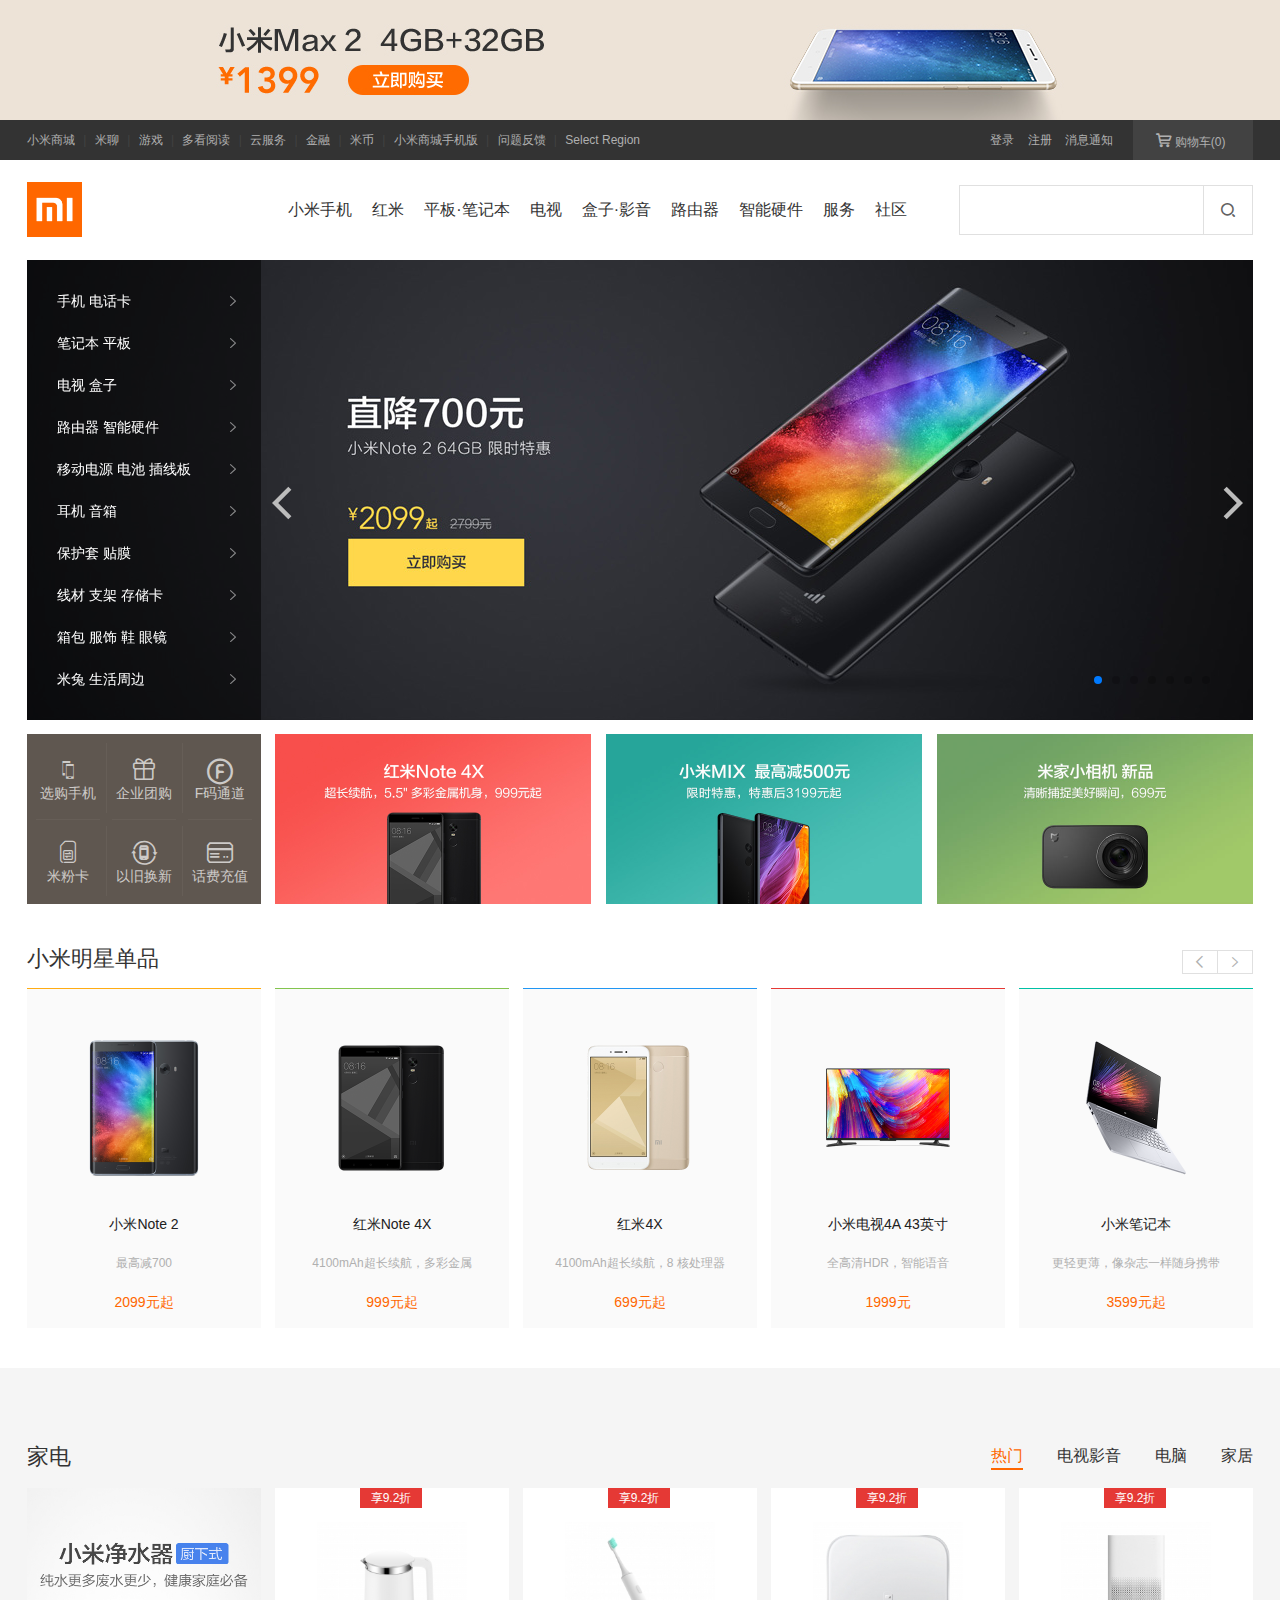
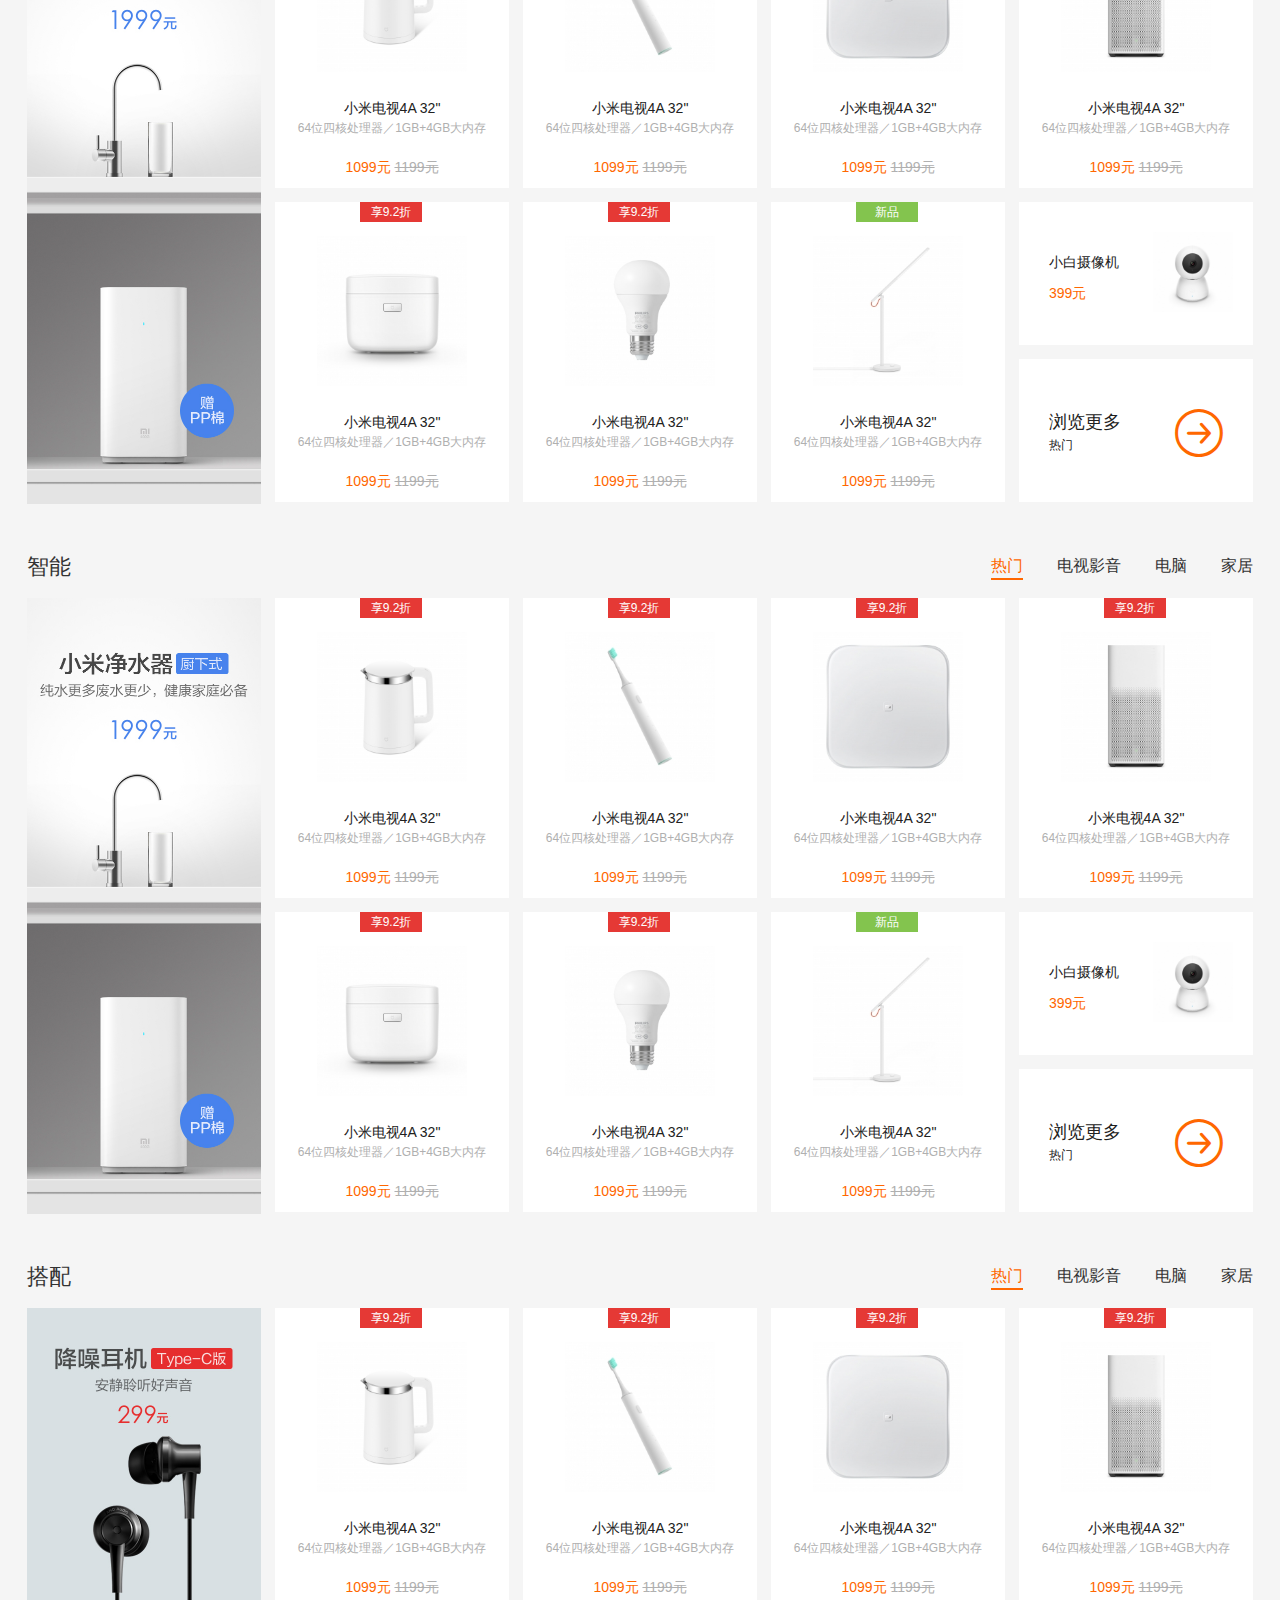
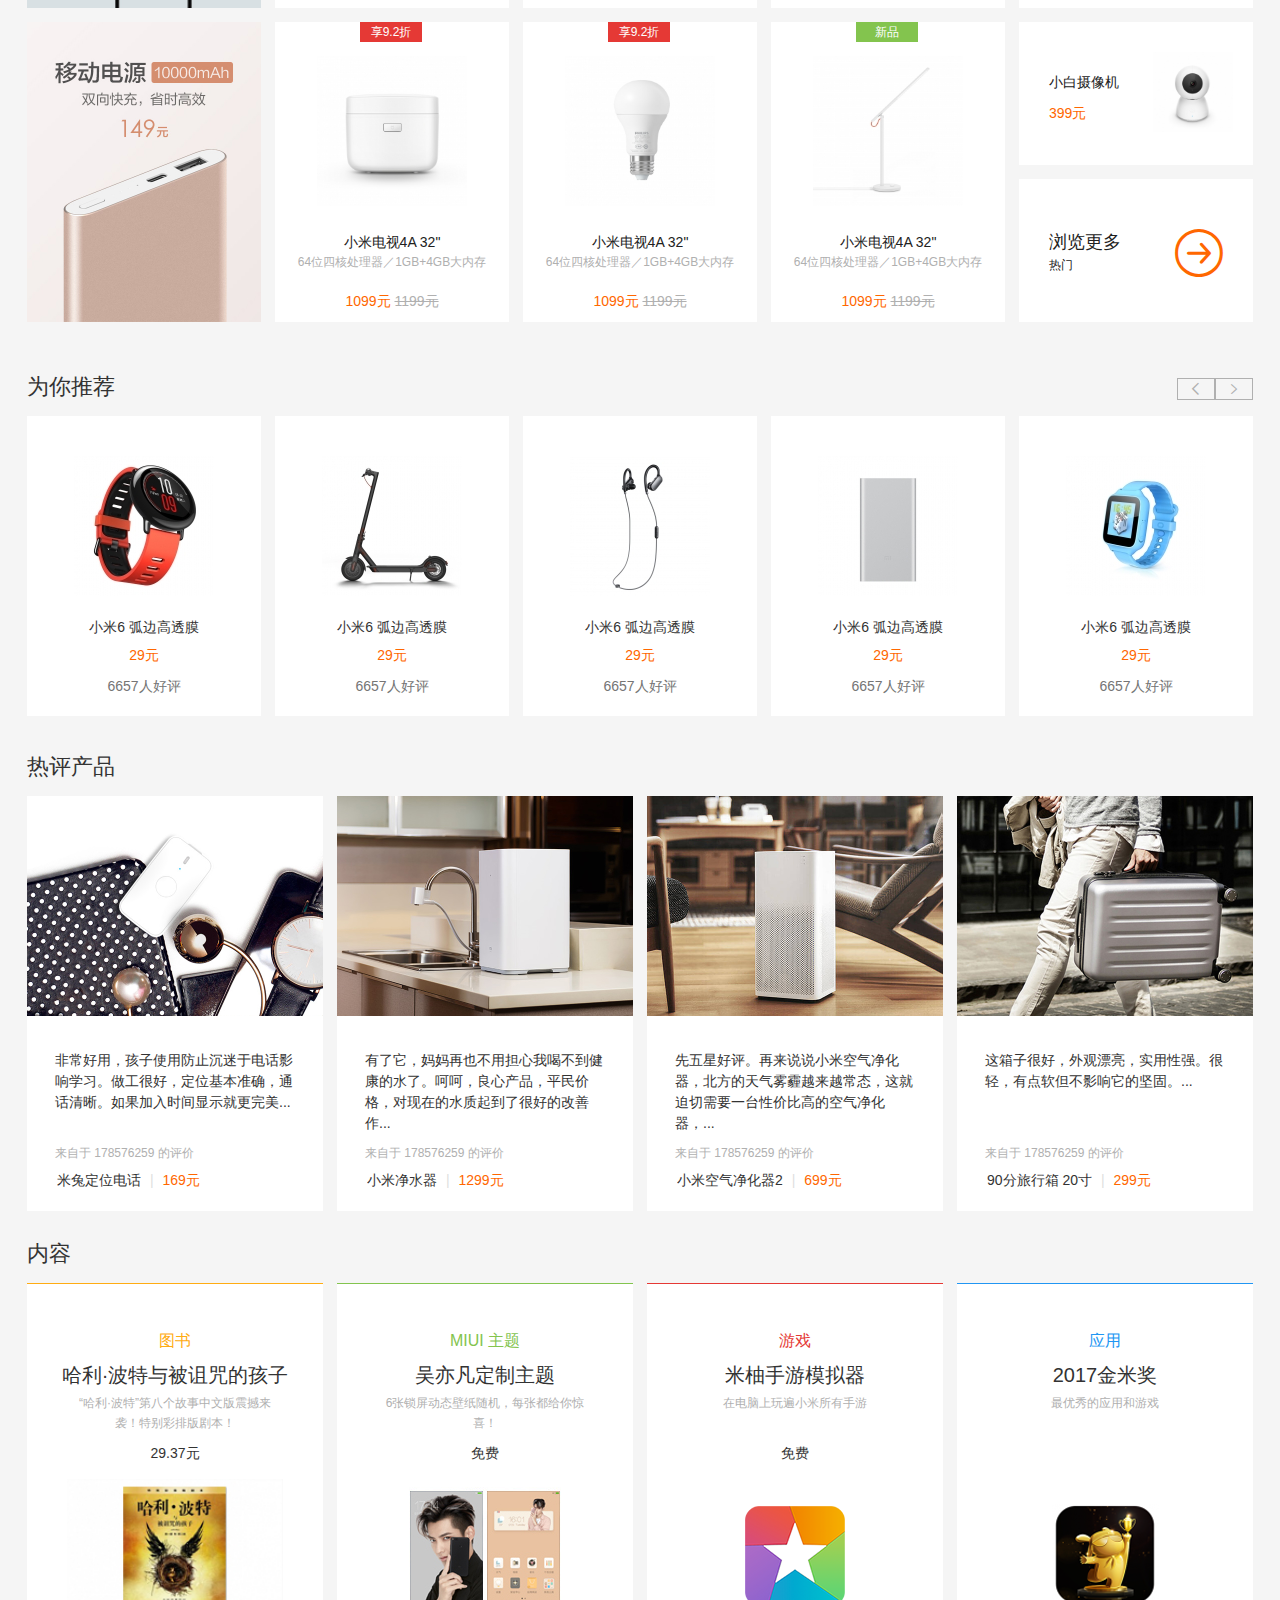
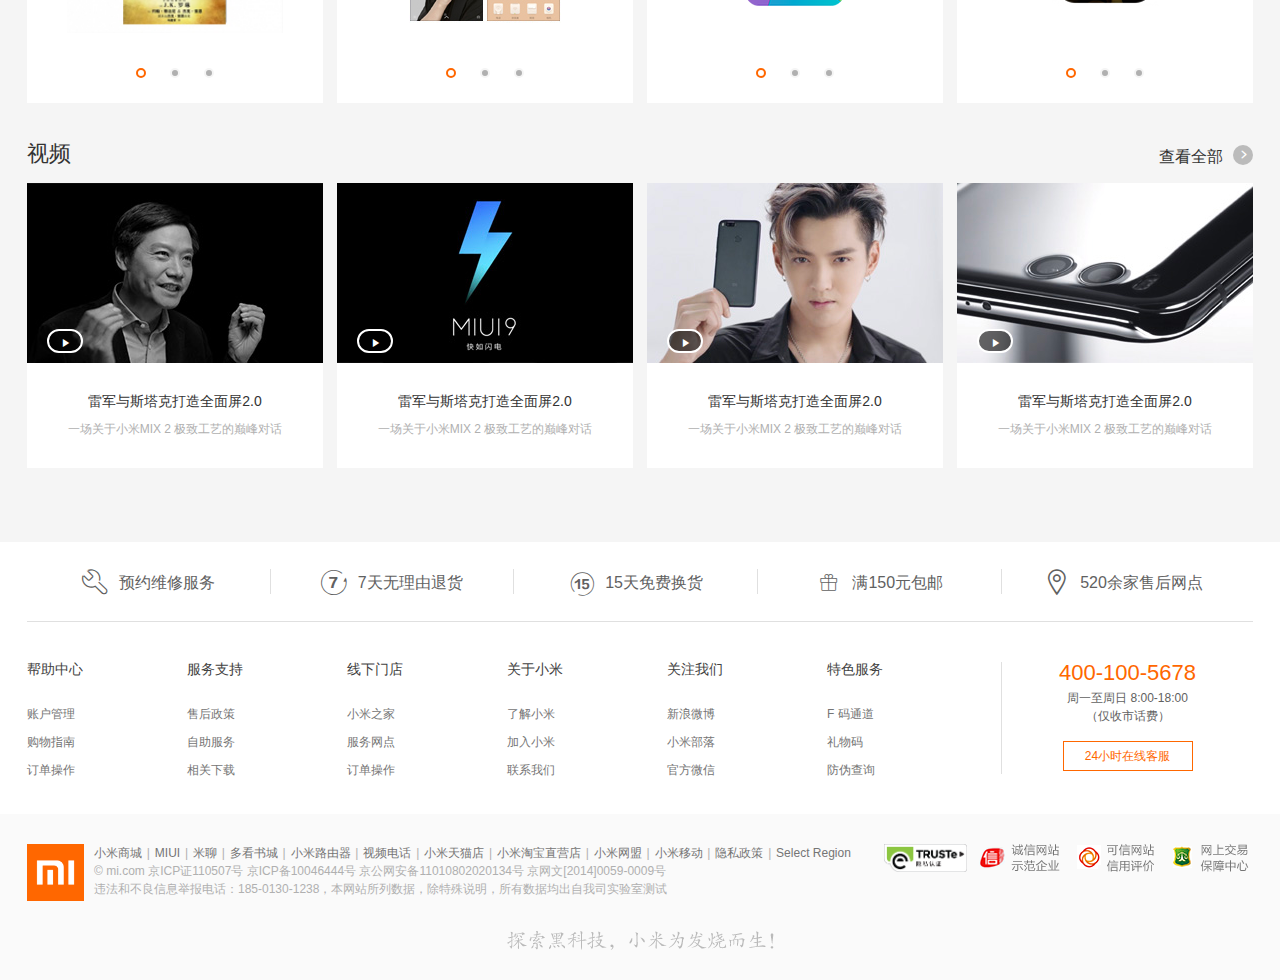
==== commit 180b73b5: "整体修改" ====
--- a/index.html
+++ b/index.html
@@ -6,7 +6,8 @@
     <meta name="Keywords" co ntent=""><!--为搜索引擎提供关键字列表-->
     <meta name="Description" content=""><!--对网页的描述，给搜索引擎抓取-->
     <link rel="stylesheet" href="font/iconfont.css">
-    <link rel="stylesheet" href="font-footer/iconfont.css">
+    <link rel="stylesheet" href="font/iconfont1.css">
+    <link rel="stylesheet" href="font/iconfont2.css">
     <link rel="stylesheet" href="css/common.css">
     <link rel="stylesheet" href="css/xiaomi.css">
     <link rel="stylesheet" href="swiper/swiper-3.4.2.min.css">
@@ -139,7 +140,7 @@
 					<li>
 						<a href="#" class="category-item">
 							手机 电话卡
-							<i class="iconfont icon-arrow-right"></i>
+							<i class="iconfont icon-right"></i>
 						</a>
 						<div class="children clearfix">
 							<ul class="children-list fl-lf">
@@ -229,7 +230,7 @@
 					<li>
 						<a href="#" class="category-item">
 							笔记本 平板
-							<i class="iconfont icon-arrow-right"></i>
+							<i class="iconfont icon-right"></i>
 						</a>
 						<div class="children clearfix">
 							<ul class="children-list fl-lf">
@@ -351,7 +352,7 @@
 					<li>
 						<a href="#" class="category-item">
 							电视 盒子
-							<i class="iconfont icon-arrow-right"></i>
+							<i class="iconfont icon-right"></i>
 						</a>
 						<div class="children clearfix">
 							<ul class="children-list fl-lf">
@@ -435,7 +436,7 @@
 					<li>
 						<a href="#" class="category-item">
 							路由器 智能硬件
-							<i class="iconfont icon-arrow-right"></i>
+							<i class="iconfont icon-right"></i>
 						</a>
 						<div class="children clearfix">
 							<ul class="children-list fl-lf">
@@ -519,7 +520,7 @@
 					<li>
 						<a href="#" class="category-item">
 							移动电源 电池 插线板
-							<i class="iconfont icon-arrow-right"></i>
+							<i class="iconfont icon-right"></i>
 						</a>
 						<div class="children clearfix">
 							<ul class="children-list fl-lf">
@@ -603,7 +604,7 @@
 					<li>
 						<a href="#" class="category-item">
 							耳机 音箱
-							<i class="iconfont icon-arrow-right"></i>
+							<i class="iconfont icon-right"></i>
 						</a>
 						<div class="children clearfix">
 							<ul class="children-list fl-lf">
@@ -649,7 +650,7 @@
 					<li>
 						<a href="#" class="category-item">
 							保护套 贴膜
-							<i class="iconfont icon-arrow-right"></i>
+							<i class="iconfont icon-right"></i>
 						</a>
 						<div class="children clearfix">
 							<ul class="children-list fl-lf">
@@ -733,7 +734,7 @@
 					<li>
 						<a href="#" class="category-item">
 							线材 支架 存储卡
-							<i class="iconfont icon-arrow-right"></i>
+							<i class="iconfont icon-right"></i>
 						</a>
 						<div class="children clearfix">
 							<ul class="children-list fl-lf">
@@ -817,7 +818,7 @@
 					<li>
 						<a href="#" class="category-item">
 							箱包 服饰 鞋 眼镜
-							<i class="iconfont icon-arrow-right"></i>
+							<i class="iconfont icon-right"></i>
 						</a>
 						<div class="children clearfix">
 							<ul class="children-list fl-lf">
@@ -901,7 +902,7 @@
 					<li>
 						<a href="#" class="category-item">
 							米兔 生活周边
-							<i class="iconfont icon-arrow-right"></i>
+							<i class="iconfont icon-right"></i>
 						</a>
 						<div class="children clearfix">
 							<ul class="children-list fl-lf">
@@ -1088,8 +1089,8 @@
 					<h2 class="title">小米明星单品</h2>
 					<div class="more">
 						<div>
-							<a href="#"><</a>
-							<a href="#">></a>
+							<a href="#"><i class="iconfont icon-arrow-right1"></i></a>
+							<a href="#"><i class="iconfont icon-right"></i></a>
 						</div>
 					</div>
 				</div>
@@ -1735,8 +1736,8 @@
 				<div class="box-hd">
 					<h2 class="title">为你推荐</h2>
 					<div class="more-arr">
-						<a href="" class="bd-rgt"><</a>
-						<a href="">></a>
+						<a href="" class="bd-rgt"><i class="iconfont icon-arrow-right1"></i></a>
+						<a href=""><i class="iconfont icon-right"></i></a>
 					</div>
 				</div>
 				<div class="box-bd">
@@ -1884,7 +1885,7 @@
 							</div>
 							<div class="xm-controls">
 								<a href="#" class="control control-prev"><i class="iconfont icon-arrow-right1"></i></a>
-								<a href="#" class="control control-next"><i class="iconfont icon-arrow-right"></i></a>
+								<a href="#" class="control control-next"><i class="iconfont icon-right"></i></a>
 							</div>
 						</li>
 						<li class="content-item content-item-2 mg-rgt">
@@ -1910,7 +1911,7 @@
 							</div>
 							<div class="xm-controls">
 								<a href="#" class="control control-prev"><i class="iconfont icon-arrow-right1"></i></a>
-								<a href="#" class="control control-next"><i class="iconfont icon-arrow-right"></i></a>
+								<a href="#" class="control control-next"><i class="iconfont icon-right"></i></a>
 							</div>
 						</li>
 						<li class="content-item content-item-3 mg-rgt">
@@ -1936,7 +1937,7 @@
 							</div>
 							<div class="xm-controls">
 								<a href="#" class="control control-prev"><i class="iconfont icon-arrow-right1"></i></a>
-								<a href="#" class="control control-next"><i class="iconfont icon-arrow-right"></i></a>
+								<a href="#" class="control control-next"><i class="iconfont icon-right"></i></a>
 							</div>
 						</li>
 						<li class="content-item content-item-4">
@@ -1962,7 +1963,7 @@
 							</div>
 							<div class="xm-controls">
 								<a href="#" class="control control-prev"><i class="iconfont icon-arrow-right1"></i></a>
-								<a href="#" class="control control-next"><i class="iconfont icon-arrow-right"></i></a>
+								<a href="#" class="control control-next"><i class="iconfont icon-right"></i></a>
 							</div>
 						</li>
 					</ul>
@@ -1971,7 +1972,7 @@
 			<div class="video">
 				<div class="box-hd">
 					<h2 class="title">视频</h2>
-					<div class="more"><a href="">查看全部<i class="iconfont">></i></a></div>
+					<div class="more"><a href="">查看全部<i class="iconfont icon-right"></i></a></div>
 				</div>
 				<div class="box-bd">
 					<ul class="video-list clearfix">
@@ -1979,7 +1980,7 @@
 							<div class="figure-img">
 								<a href="#">
 									<img src="images/main/video/01.jpg" alt="">
-									<span class="play">></span>
+									<span class="play"><i class="iconfont icon-youye"></i></span>
 								</a>
 							</div>
 							<p class="title"><a href="">雷军与斯塔克打造全面屏2.0</a></p>
@@ -1989,7 +1990,7 @@
 							<div class="figure-img">
 								<a href="#">
 									<img src="images/main/video/02.jpg" alt="">
-									<span class="play">></span>
+									<span class="play"><i class="iconfont icon-youye"></i></span>
 								</a>
 							</div>
 							<p class="title"><a href="">雷军与斯塔克打造全面屏2.0</a></p>
@@ -1999,7 +2000,7 @@
 							<div class="figure-img">
 								<a href="#">
 									<img src="images/main/video/03.jpg" alt="">
-									<span class="play">></span>
+									<span class="play"><i class="iconfont icon-youye"></i></span>
 								</a>
 							</div>
 							<p class="title"><a href="">雷军与斯塔克打造全面屏2.0</a></p>
@@ -2009,7 +2010,7 @@
 							<div class="figure-img">
 								<a href="#">
 									<img src="images/main/video/04.jpg" alt="">
-									<span class="play">></span>
+									<span class="play"><i class="iconfont icon-youye"></i></span>
 								</a>
 							</div>
 							<p class="title"><a href="">雷军与斯塔克打造全面屏2.0</a></p>
@@ -2156,10 +2157,9 @@
 			</div>
 			<div class="slogan">探索黑科技，小米为发烧而生</div>
 		</div>
-
 	</div>
 	<!-- 网站底部信息end -->
-	
+	<!-- 网站结束 -->
 
 
 	<script src="js/xiaomi.js"></script>
--- a/font/iconfont.css
+++ b/font/iconfont.css
@@ -41,3 +41,5 @@
 
 .icon-huafeichongzhi:before { content: "\e610"; }
 
+.icon-right:before { content: "\e683"; }
+
--- a/font/iconfont1.css
+++ b/font/iconfont1.css
@@ -0,0 +1,27 @@
+
+@font-face {font-family: "iconfont";
+  src: url('iconfont.eot?t=1506675106150'); /* IE9*/
+  src: url('iconfont.eot?t=1506675106150#iefix') format('embedded-opentype'), /* IE6-IE8 */
+  url('[data-uri]') format('woff'),
+  url('iconfont.ttf?t=1506675106150') format('truetype'), /* chrome, firefox, opera, Safari, Android, iOS 4.2+*/
+  url('iconfont.svg?t=1506675106150#iconfont') format('svg'); /* iOS 4.1- */
+}
+
+.iconfont {
+  font-family:"iconfont" !important;
+  font-size:16px;
+  font-style:normal;
+  -webkit-font-smoothing: antialiased;
+  -moz-osx-font-smoothing: grayscale;
+}
+
+.icon-15tian:before { content: "\e605"; }
+
+.icon-7tian:before { content: "\e612"; }
+
+.icon-dizhi:before { content: "\e619"; }
+
+.icon-liwu:before { content: "\e607"; }
+
+.icon-weixiu:before { content: "\e621"; }
+
--- a/font/iconfont2.css
+++ b/font/iconfont2.css
@@ -0,0 +1,21 @@
+
+@font-face {font-family: "iconfont";
+  src: url('iconfont.eot?t=1534296643875'); /* IE9*/
+  src: url('iconfont.eot?t=1534296643875#iefix') format('embedded-opentype'), /* IE6-IE8 */
+  url('[data-uri]') format('woff'),
+  url('iconfont.ttf?t=1534296643875') format('truetype'), /* chrome, firefox, opera, Safari, Android, iOS 4.2+*/
+  url('iconfont.svg?t=1534296643875#iconfont') format('svg'); /* iOS 4.1- */
+}
+
+.iconfont {
+  font-family:"iconfont" !important;
+  font-size:16px;
+  font-style:normal;
+  -webkit-font-smoothing: antialiased;
+  -moz-osx-font-smoothing: grayscale;
+}
+
+.icon-youye:before { content: "\e640"; }
+
+.icon-right:before { content: "\e683"; }
+
--- a/css/xiaomi.css
+++ b/css/xiaomi.css
@@ -984,9 +984,9 @@
 	width: 32px;
 	height: 20px;
 	color: #fff;
-	font-size: 12px;
+	text-indent: 2px;
+	text-align: center;
 	line-height: 20px;
-	font-weight: bold;
 	border-radius: 12px;
 	border:2px solid #fff;
 	background-color: rgba(0,0,0,.6);
@@ -996,6 +996,9 @@
 .video-item .figure-img a:hover .play{
 	background-color: #ff6700;
 	border-color: #ff6700;
+}
+.video-item .figure-img .play .icon-youye{
+	font-size: 8px !important ;
 }
 .video-item .title{
 	margin-bottom: 8px;
